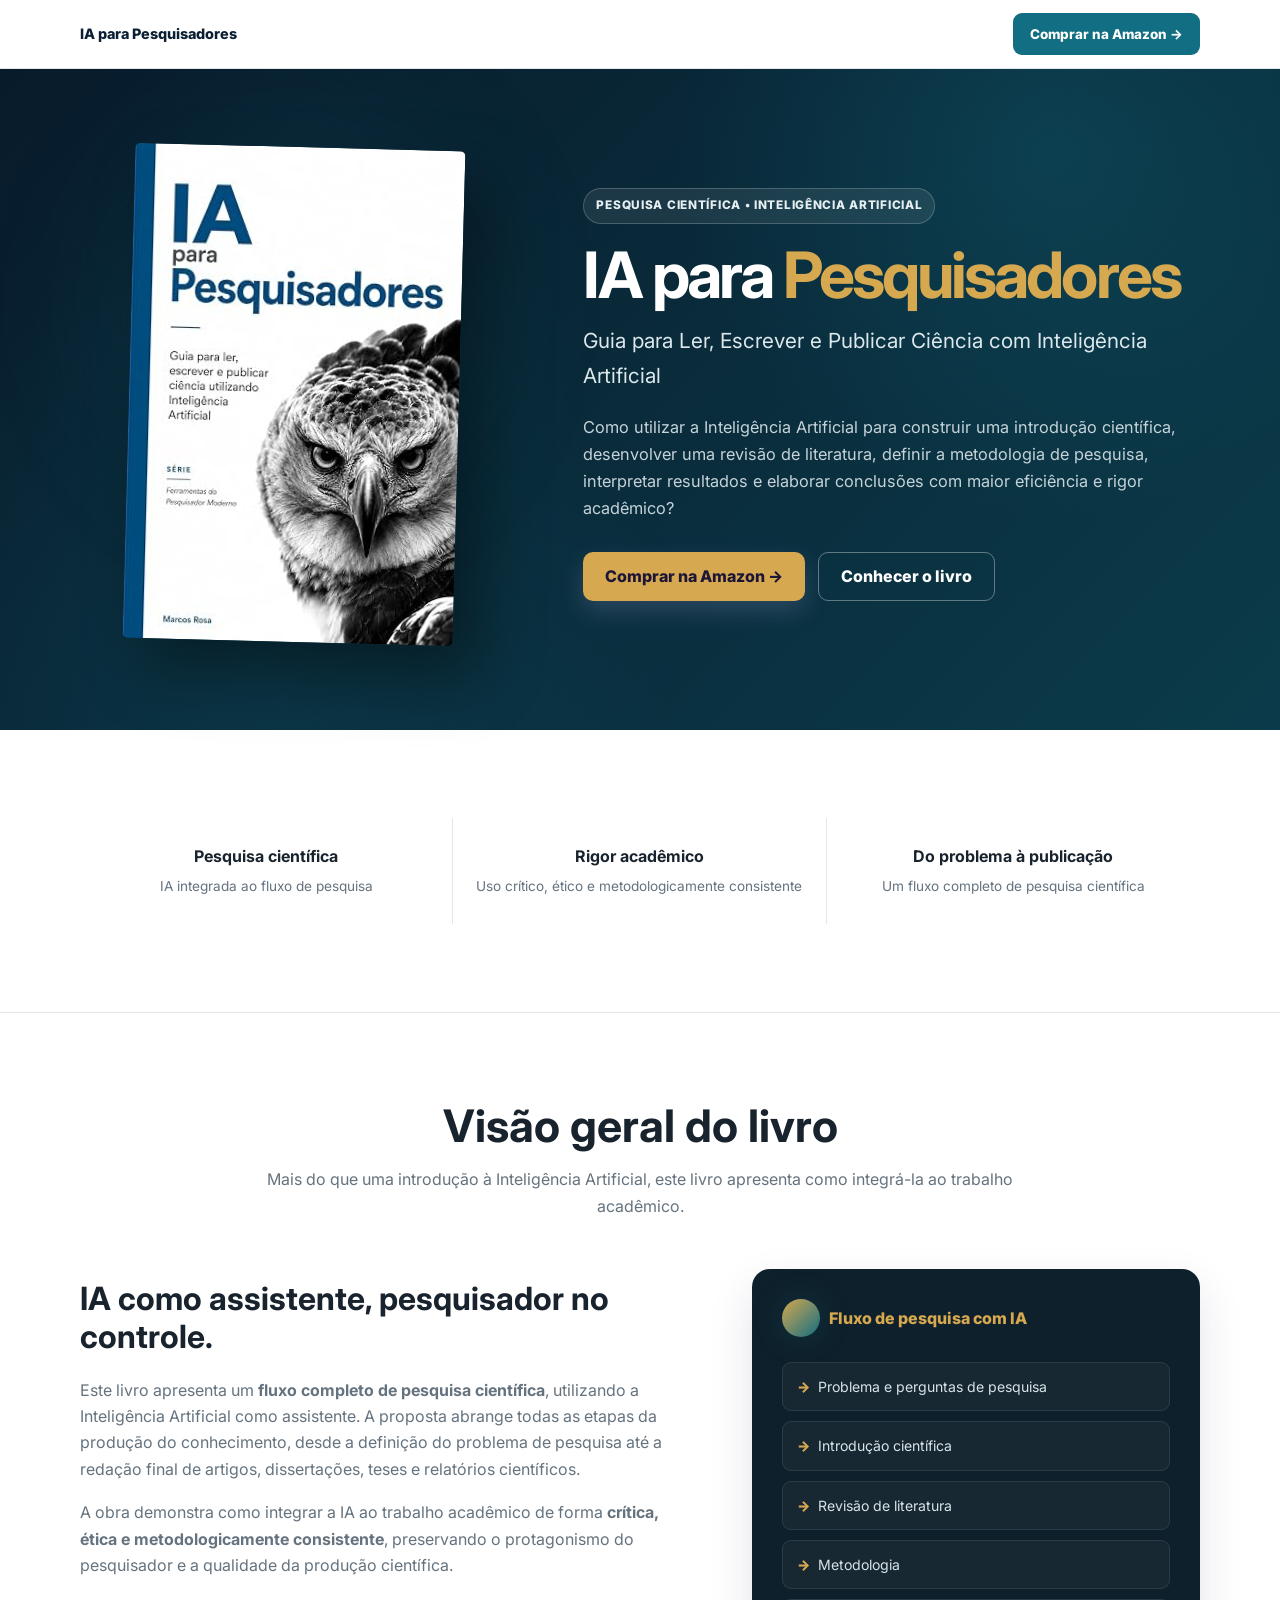
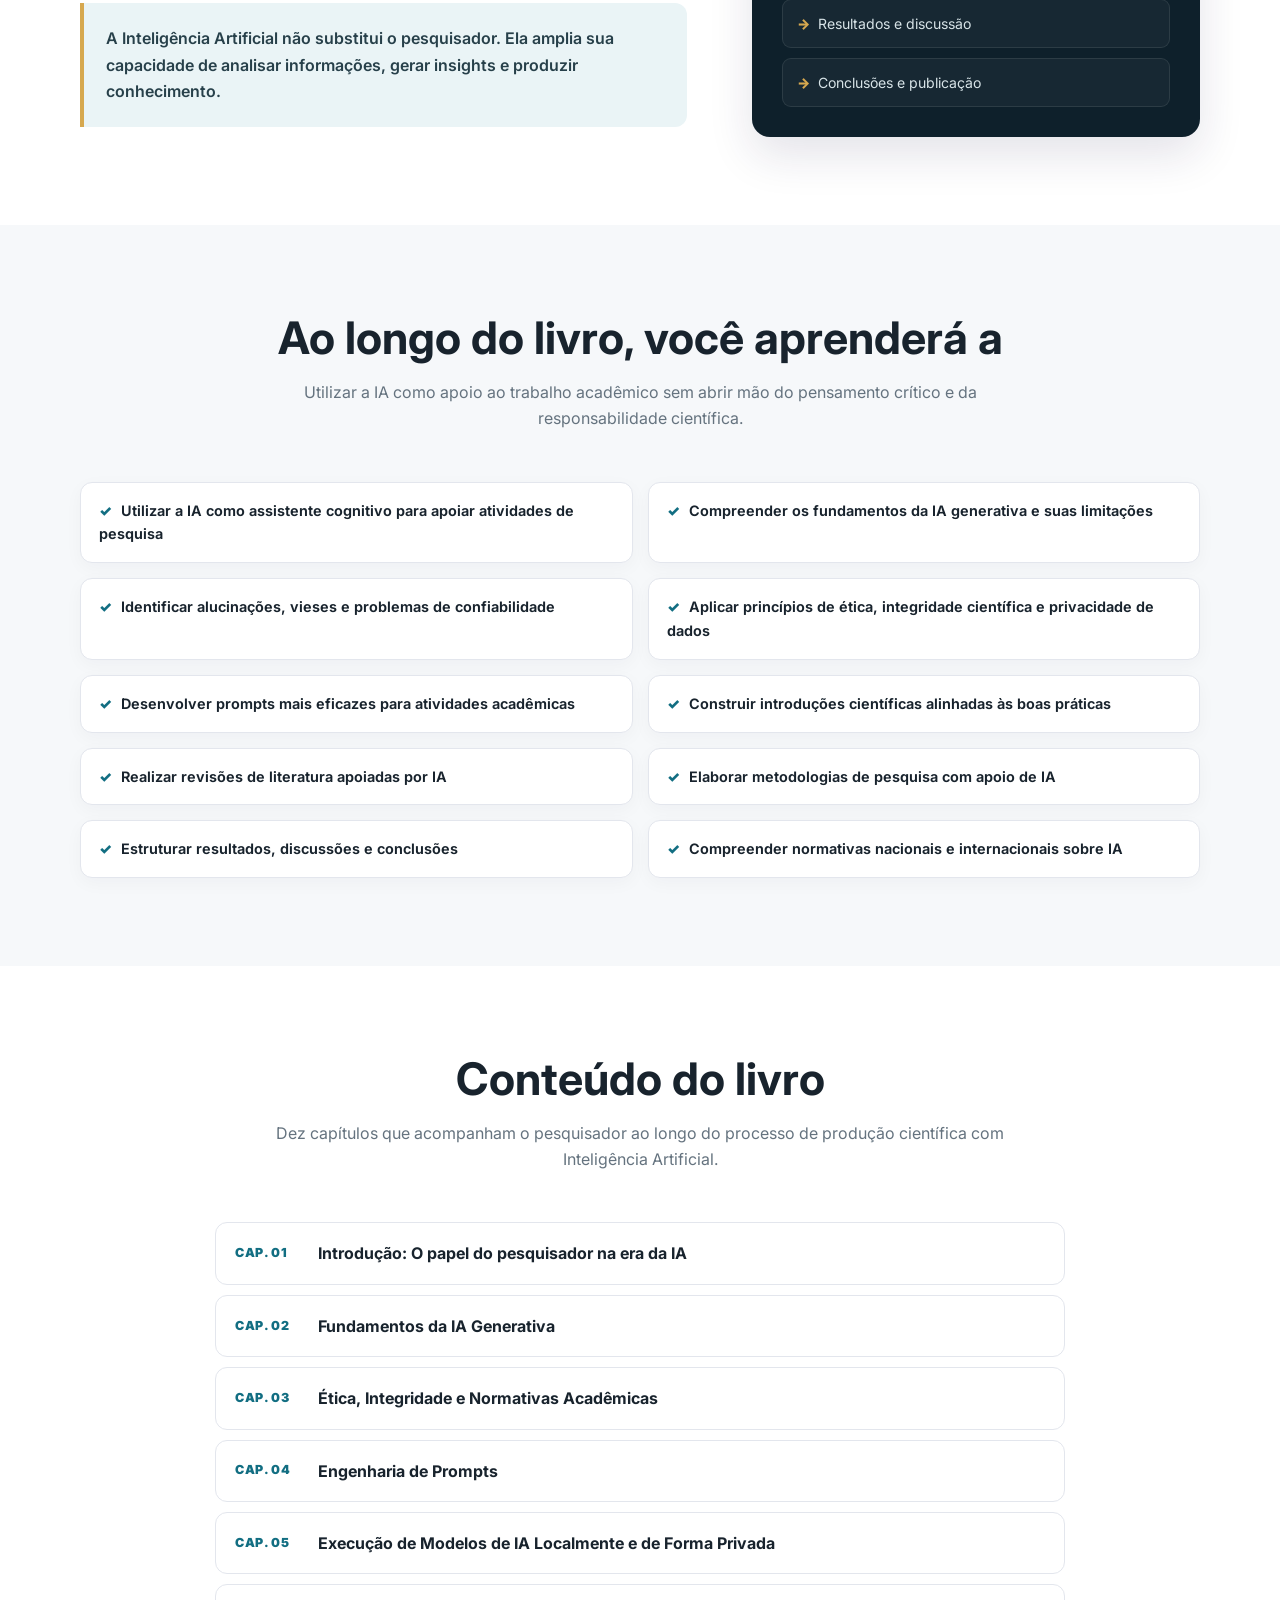
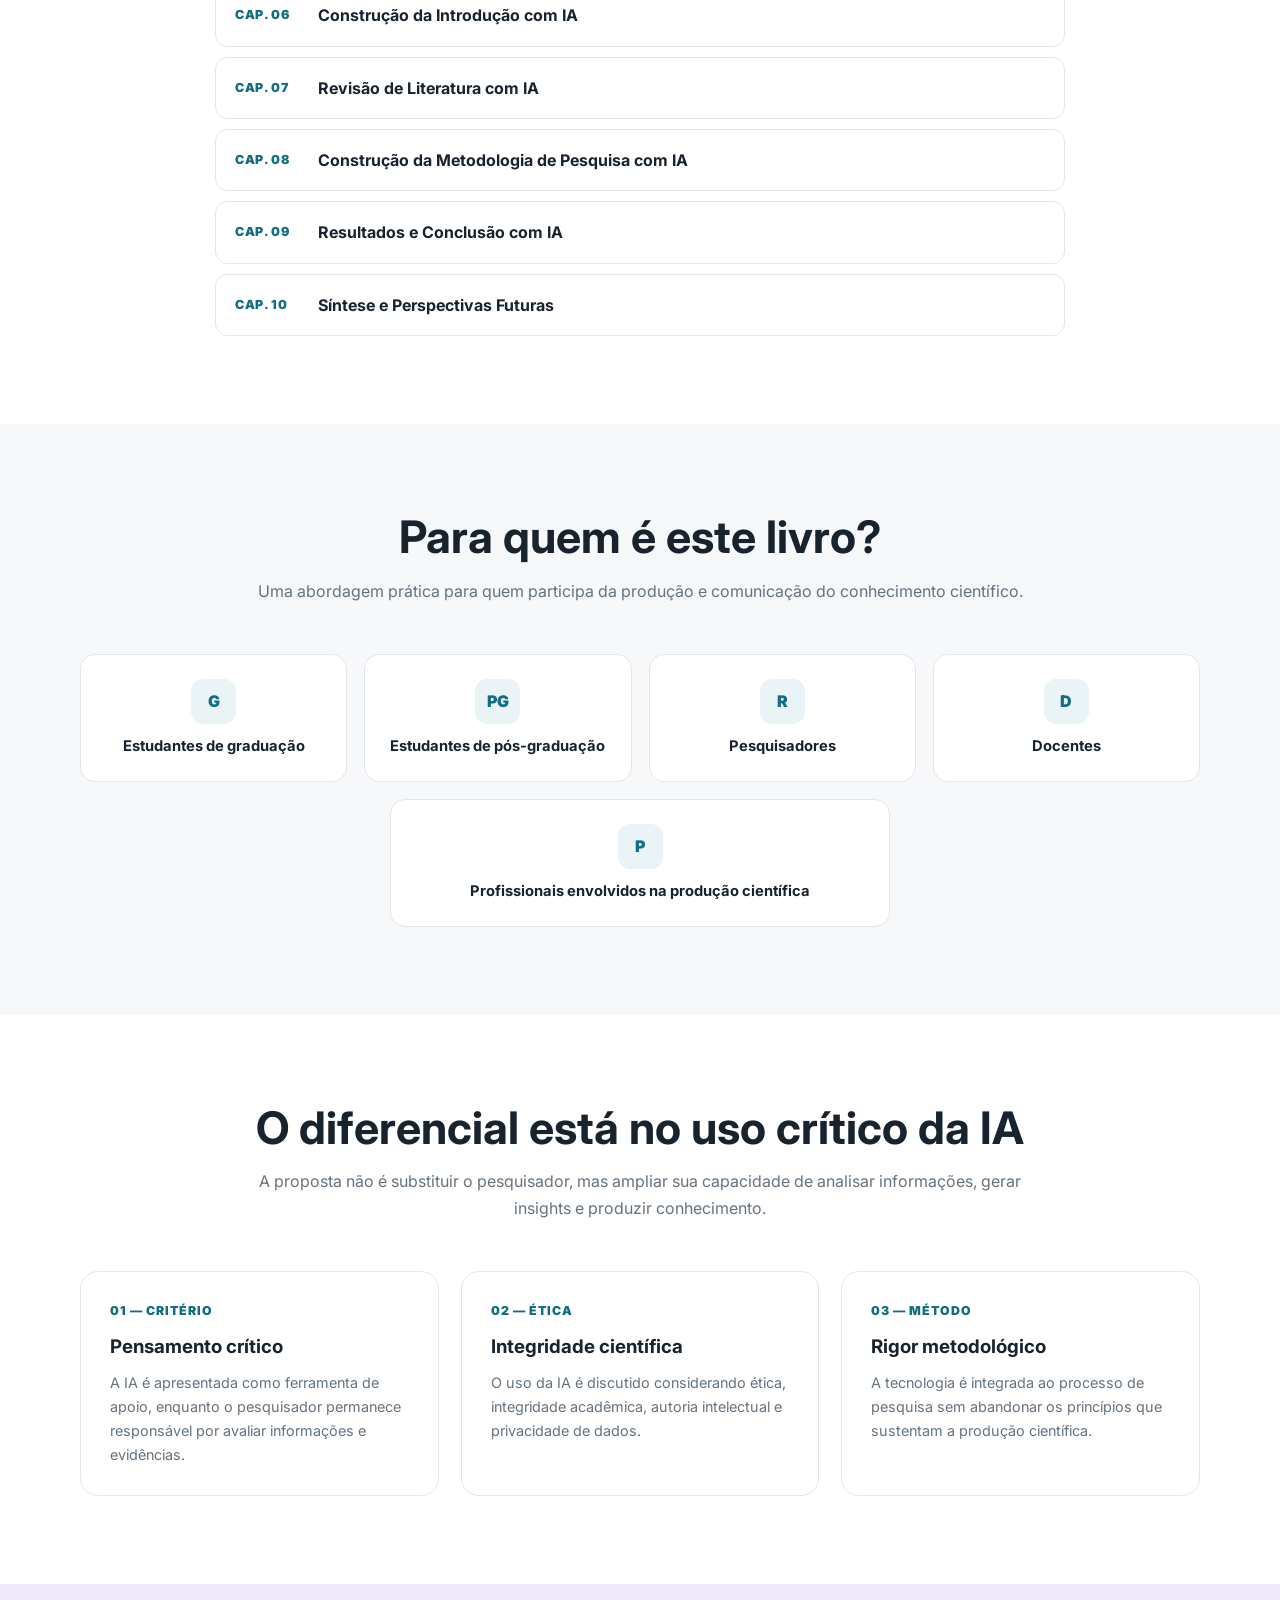
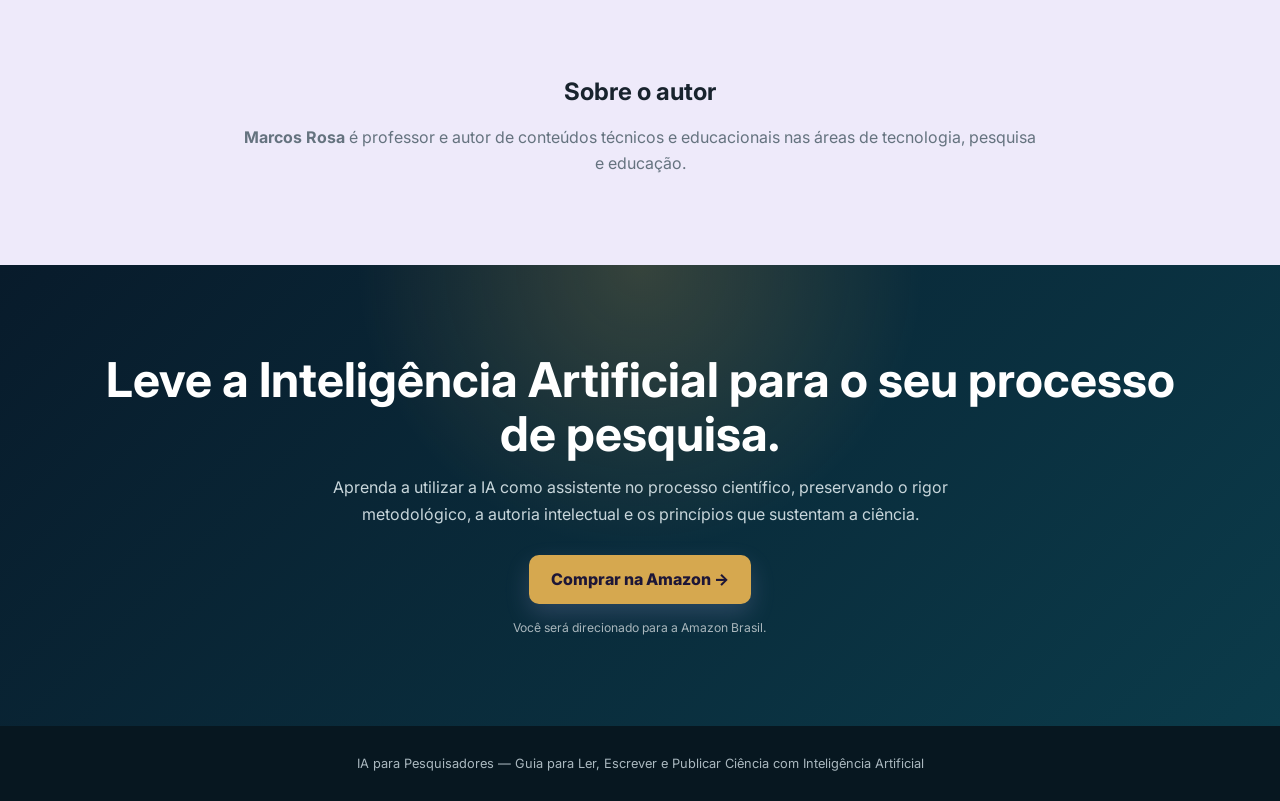
==== ia-para-pesquisadores.html @ 60bdfe7e "Rename ia-para-pesquisadores-academica.html to ia-para-pesquisadores.html" ====
<!DOCTYPE html>
<html lang="pt-BR">
<head>
  <meta charset="UTF-8">
  <meta name="viewport" content="width=device-width, initial-scale=1.0">

  <title>IA para Pesquisadores | Guia para Ler, Escrever e Publicar Ciência com Inteligência Artificial</title>
  <meta name="description" content="IA para Pesquisadores: guia para ler, escrever e publicar ciência com Inteligência Artificial. Aprenda a integrar IA à pesquisa científica com rigor, ética e metodologia.">
  <meta name="robots" content="index, follow">
  <meta name="author" content="Marcos Rosa">

  <link rel="canonical" href="https://emarcosrosa.github.io/ia-para-pesquisadores.html">

  <meta property="og:type" content="book">
  <meta property="og:title" content="IA para Pesquisadores | Guia para Ler, Escrever e Publicar Ciência com Inteligência Artificial">
  <meta property="og:description" content="Um fluxo completo de pesquisa científica utilizando a Inteligência Artificial como assistente.">

  <link rel="preconnect" href="https://fonts.googleapis.com">
  <link rel="preconnect" href="https://fonts.gstatic.com" crossorigin>
  <link href="https://fonts.googleapis.com/css2?family=Inter:wght@400;500;600;700;800&display=swap" rel="stylesheet">

  <!-- Google Analytics -->
  <script async src="https://www.googletagmanager.com/gtag/js?id=G-JT2KFQZ5NT"></script>
  <script>
    window.dataLayer = window.dataLayer || [];
    function gtag(){dataLayer.push(arguments);}
    gtag('js', new Date());

    gtag('config', 'G-JT2KFQZ5NT');
  </script>

  <style>
    :root {
      --primary: #126E82;
      --primary-dark: #0B1F33;
      --primary-light: #EAF4F6;
      --accent: #D6A84F;
      --dark: #18232D;
      --text: #18232D;
      --muted: #65737F;
      --bg: #F6F8FA;
      --white: #fff;
      --border: #e3e6ed;
      --gold: #D6A84F;
      --green: #177245;
      --shadow: 0 18px 45px rgba(31, 22, 72, .12);
      --radius: 18px;
    }

    * { box-sizing: border-box; margin: 0; padding: 0; }

    html { scroll-behavior: smooth; }

    body {
      font-family: Inter, Arial, sans-serif;
      color: var(--text);
      background: var(--bg);
      line-height: 1.65;
    }

    a { text-decoration: none; color: inherit; }

    .container {
      width: min(1120px, 92%);
      margin: 0 auto;
    }

    header {
      background: rgba(255,255,255,.96);
      border-bottom: 1px solid var(--border);
      position: sticky;
      top: 0;
      z-index: 100;
      backdrop-filter: blur(10px);
    }

    .header-inner {
      min-height: 68px;
      display: flex;
      align-items: center;
      justify-content: space-between;
      gap: 24px;
    }

    .book-title-header {
      font-size: .9rem;
      font-weight: 800;
      color: var(--primary-dark);
    }

    .header-button {
      background: var(--primary);
      color: white;
      padding: 10px 17px;
      border-radius: 9px;
      font-size: .84rem;
      font-weight: 800;
    }

    .hero {
      color: white;
      background:
        radial-gradient(circle at 82% 12%, rgba(18,110,130,.28), transparent 31%),
        radial-gradient(circle at 20% 90%, rgba(18,110,130,.18), transparent 35%),
        linear-gradient(135deg, #081B2B, #0B3B4A);
      padding: 78px 0 88px;
    }

    .hero-grid {
      display: grid;
      grid-template-columns: .82fr 1.18fr;
      align-items: center;
      gap: 75px;
    }

    .cover-area {
      display: flex;
      justify-content: center;
      position: relative;
    }

    .cover-glow {
      position: absolute;
      width: 320px;
      height: 320px;
      border-radius: 50%;
      background: rgba(18,110,130,.28);
      filter: blur(70px);
    }

    .cover {
      position: relative;
      width: min(330px,82%);
      aspect-ratio: 2 / 3;
      object-fit: cover;
      border-radius: 5px;
      box-shadow: 25px 30px 65px rgba(0,0,0,.42);
      transform: rotate(1.5deg);
    }

    .cover-placeholder {
      position: relative;
      width: min(330px,82%);
      aspect-ratio: 2 / 3;
      padding: 30px;
      border-radius: 5px;
      background: linear-gradient(145deg, #126E82, #21173e);
      box-shadow: 25px 30px 65px rgba(0,0,0,.42);
      transform: rotate(1.5deg);
      display: none;
    }

    .cover-placeholder strong {
      display: block;
      font-size: 2rem;
      line-height: 1.02;
    }

    .cover-placeholder small {
      position: absolute;
      left: 30px;
      right: 30px;
      bottom: 30px;
      color: #e7e0ff;
      line-height: 1.45;
    }

    .eyebrow {
      display: inline-block;
      margin-bottom: 18px;
      padding: 7px 12px;
      border: 1px solid rgba(255,255,255,.2);
      border-radius: 50px;
      background: rgba(255,255,255,.08);
      color: #E6F0F2;
      font-size: .74rem;
      font-weight: 800;
      letter-spacing: .06em;
      text-transform: uppercase;
    }

    h1 {
      font-size: clamp(2.5rem, 5vw, 4.55rem);
      line-height: 1.02;
      letter-spacing: -.045em;
      margin-bottom: 17px;
    }

    h1 span { color: #D6A84F; }

    .hero-subtitle {
      font-size: 1.3rem;
      color: #DCE8EC;
      margin-bottom: 21px;
    }

    .hero-text {
      max-width: 650px;
      color: #C5D3D9;
      font-size: 1.02rem;
      margin-bottom: 30px;
    }

    .buttons {
      display: flex;
      flex-wrap: wrap;
      gap: 13px;
    }

    .btn {
      min-height: 49px;
      padding: 0 22px;
      display: inline-flex;
      align-items: center;
      justify-content: center;
      border-radius: 10px;
      font-weight: 800;
      transition: .2s;
    }

    .btn:hover { transform: translateY(-2px); }

    .btn-primary {
      background: #D6A84F;
      color: #1d1637;
      box-shadow: 0 10px 25px rgba(196,181,253,.18);
    }

    .btn-secondary {
      color: white;
      border: 1px solid rgba(255,255,255,.35);
    }

    .quick-info {
      background: white;
      border-bottom: 1px solid var(--border);
    }

    .quick-grid {
      display: grid;
      grid-template-columns: repeat(3,1fr);
    }

    .quick-item {
      padding: 25px 20px;
      text-align: center;
      border-right: 1px solid var(--border);
    }

    .quick-item:last-child { border-right: 0; }

    .quick-item strong {
      display: block;
      margin-bottom: 3px;
    }

    .quick-item span {
      color: var(--muted);
      font-size: .85rem;
    }

    section { padding: 88px 0; }

    .section-heading {
      max-width: 790px;
      margin: 0 auto 50px;
      text-align: center;
    }

    .section-heading h2 {
      font-size: clamp(2rem,4vw,2.8rem);
      line-height: 1.15;
      margin-bottom: 14px;
    }

    .section-heading p { color: var(--muted); }

    .overview { background: white; }

    .overview-grid {
      display: grid;
      grid-template-columns: 1.15fr .85fr;
      gap: 65px;
      align-items: center;
    }

    .overview-text h2 {
      font-size: 2rem;
      line-height: 1.2;
      margin-bottom: 20px;
    }

    .overview-text p {
      color: var(--muted);
      margin-bottom: 17px;
    }

    .highlight {
      margin-top: 25px;
      padding: 22px;
      border-left: 4px solid var(--accent);
      border-radius: 0 12px 12px 0;
      background: var(--primary-light);
      color: #27404A;
      font-weight: 600;
    }

    .ai-card {
      background: #0E202B;
      color: #D7E3E7;
      padding: 30px;
      border-radius: var(--radius);
      box-shadow: var(--shadow);
    }

    .ai-header {
      display: flex;
      align-items: center;
      gap: 9px;
      margin-bottom: 25px;
      color: #D6A84F;
      font-weight: 800;
    }

    .ai-orb {
      width: 38px;
      height: 38px;
      border-radius: 50%;
      background: linear-gradient(135deg,#D6A84F,#126E82);
      box-shadow: 0 0 30px rgba(18,110,130,.28);
    }

    .flow {
      display: grid;
      gap: 10px;
    }

    .flow-item {
      padding: 12px 14px;
      border: 1px solid rgba(255,255,255,.09);
      border-radius: 9px;
      background: rgba(255,255,255,.04);
      font-size: .88rem;
    }

    .flow-item::before {
      content: "→";
      color: #D6A84F;
      margin-right: 8px;
      font-weight: 900;
    }

    .learning {
      background: var(--bg);
    }

    .learning-grid {
      display: grid;
      grid-template-columns: repeat(2,1fr);
      gap: 15px;
    }

    .learning-item {
      background: white;
      border: 1px solid var(--border);
      border-radius: 12px;
      padding: 16px 18px;
      font-weight: 650;
      font-size: .9rem;
      box-shadow: 0 5px 18px rgba(20,20,50,.035);
    }

    .learning-item::before {
      content: "✓";
      color: var(--primary);
      font-weight: 900;
      margin-right: 9px;
    }

    .chapters {
      background: white;
    }

    .chapter-list {
      max-width: 850px;
      margin: auto;
      display: grid;
      gap: 10px;
    }

    .chapter {
      display: grid;
      grid-template-columns: 65px 1fr;
      align-items: center;
      gap: 18px;
      padding: 17px 19px;
      border: 1px solid var(--border);
      border-radius: 12px;
      background: #fff;
    }

    .chapter-number {
      color: var(--primary);
      font-size: .78rem;
      font-weight: 900;
      letter-spacing: .05em;
    }

    .chapter-title {
      font-weight: 700;
    }

    .audience {
      background: var(--bg);
    }

    .audience-grid {
      display: grid;
      grid-template-columns: repeat(4,1fr);
      gap: 17px;
    }

    .audience-card {
      background: white;
      border: 1px solid var(--border);
      border-radius: 15px;
      padding: 24px 18px;
      text-align: center;
    }

    .audience-icon {
      width: 45px;
      height: 45px;
      margin: 0 auto 13px;
      display: grid;
      place-items: center;
      border-radius: 12px;
      background: var(--primary-light);
      color: var(--primary);
      font-weight: 900;
    }

    .audience-card h3 {
      font-size: .92rem;
      line-height: 1.35;
    }

    .principles {
      background: white;
    }

    .principles-grid {
      display: grid;
      grid-template-columns: repeat(3,1fr);
      gap: 22px;
    }

    .principle {
      padding: 29px;
      border: 1px solid var(--border);
      border-radius: var(--radius);
      background: white;
    }

    .principle-number {
      color: var(--primary);
      font-size: .77rem;
      font-weight: 900;
      letter-spacing: .08em;
      margin-bottom: 11px;
    }

    .principle h3 { margin-bottom: 8px; }

    .principle p {
      color: var(--muted);
      font-size: .9rem;
    }

    .author {
      background: #eeeafa;
    }

    .author-box {
      max-width: 800px;
      margin: auto;
      text-align: center;
    }

    .author-box h2 { margin-bottom: 12px; }

    .author-box p { color: var(--muted); }

    .cta {
      color: white;
      text-align: center;
      background:
        radial-gradient(circle at 50% 0%, rgba(214,168,79,.22), transparent 36%),
        linear-gradient(135deg,#081B2B,#0B3B4A);
    }

    .cta h2 {
      font-size: clamp(2.1rem,4vw,3rem);
      line-height: 1.12;
      margin-bottom: 14px;
    }

    .cta p {
      max-width: 720px;
      margin: 0 auto 28px;
      color: #C8D6DB;
    }

    .cta-note {
      margin-top: 14px;
      color: #A9B6BC;
      font-size: .76rem;
    }

    footer {
      background: #071720;
      color: #AAB8BF;
      padding: 27px 0;
      text-align: center;
      font-size: .8rem;
    }

    @media (max-width: 900px) {
      .hero-grid,
      .overview-grid {
        grid-template-columns: 1fr;
        gap: 48px;
      }

      .hero-copy {
        text-align: center;
      }

      .hero-text {
        margin-left: auto;
        margin-right: auto;
      }

      .buttons {
        justify-content: center;
      }

      .audience-grid {
        grid-template-columns: repeat(2,1fr);
      }

      .principles-grid {
        grid-template-columns: 1fr;
      }
    }

    @media (max-width: 650px) {
      .header-button { display: none; }

      .hero {
        padding: 58px 0 68px;
      }

      .quick-grid,
      .learning-grid,
      .audience-grid {
        grid-template-columns: 1fr;
      }

      .quick-item {
        border-right: 0;
        border-bottom: 1px solid var(--border);
      }

      .quick-item:last-child {
        border-bottom: 0;
      }

      .chapter {
        grid-template-columns: 1fr;
        gap: 4px;
      }
    }
  </style>
</head>

<body>

<header>
  <div class="container header-inner">
    <div class="book-title-header">
      IA para Pesquisadores
    </div>

    <a
      class="header-button amazon-link"
      data-position="header"
      href="https://www.amazon.com.br/para-Pesquisadores-Intelig%C3%AAncia-Ferramentas-Pesquisador-ebook/dp/B0H4RBWZ6D/"
      target="_blank"
      rel="noopener noreferrer sponsored">
      Comprar na Amazon →
    </a>
  </div>
</header>

<main>

  <!-- HERO -->
  <section class="hero">
    <div class="container hero-grid">

      <div class="cover-area">
        <div class="cover-glow"></div>

        <!-- Coloque a capa como capa.jpg na mesma pasta deste HTML -->
        <img
          class="cover"
          src="capa-ia-pesquisadores.jpg"
          alt="Capa do livro IA para Pesquisadores — Guia para Ler, Escrever e Publicar Ciência com Inteligência Artificial"
          onerror="
            this.style.display='none';
            document.querySelector('.cover-placeholder').style.display='block';
          "
        >

        <div class="cover-placeholder">
          <strong>IA PARA<br>PESQUISADORES</strong>
          <small>
            Guia para Ler, Escrever e Publicar Ciência com Inteligência Artificial<br><br>
            Marcos Rosa
          </small>
        </div>
      </div>

      <div class="hero-copy">

        <span class="eyebrow">Pesquisa científica • Inteligência Artificial</span>

        <h1>
          IA para <span>Pesquisadores</span>
        </h1>

        <div class="hero-subtitle">
          Guia para Ler, Escrever e Publicar Ciência com Inteligência Artificial
        </div>

        <p class="hero-text">
          Como utilizar a Inteligência Artificial para construir uma introdução
          científica, desenvolver uma revisão de literatura, definir a metodologia
          de pesquisa, interpretar resultados e elaborar conclusões com maior
          eficiência e rigor acadêmico?
        </p>

        <div class="buttons">
          <a
            class="btn btn-primary amazon-link"
            data-position="hero"
            href="https://www.amazon.com.br/para-Pesquisadores-Intelig%C3%AAncia-Ferramentas-Pesquisador-ebook/dp/B0H4RBWZ6D/"
            target="_blank"
            rel="noopener noreferrer sponsored">
            Comprar na Amazon →
          </a>

          <a class="btn btn-secondary" href="#visao-geral">
            Conhecer o livro
          </a>
        </div>

      </div>
    </div>
  </section>

  <!-- QUICK INFO -->
  <section class="quick-info">
    <div class="container quick-grid">

      <div class="quick-item">
        <strong>Pesquisa científica</strong>
        <span>IA integrada ao fluxo de pesquisa</span>
      </div>

      <div class="quick-item">
        <strong>Rigor acadêmico</strong>
        <span>Uso crítico, ético e metodologicamente consistente</span>
      </div>

      <div class="quick-item">
        <strong>Do problema à publicação</strong>
        <span>Um fluxo completo de pesquisa científica</span>
      </div>

    </div>
  </section>

  <!-- VISÃO GERAL -->
  <section class="overview" id="visao-geral">
    <div class="container">

      <div class="section-heading">
        <h2>Visão geral do livro</h2>
        <p>
          Mais do que uma introdução à Inteligência Artificial,
          este livro apresenta como integrá-la ao trabalho acadêmico.
        </p>
      </div>

      <div class="overview-grid">

        <div class="overview-text">

          <h2>IA como assistente, pesquisador no controle.</h2>

          <p>
            Este livro apresenta um <strong>fluxo completo de pesquisa científica</strong>,
            utilizando a Inteligência Artificial como assistente. A proposta abrange
            todas as etapas da produção do conhecimento, desde a definição do problema
            de pesquisa até a redação final de artigos, dissertações, teses e relatórios
            científicos.
          </p>

          <p>
            A obra demonstra como integrar a IA ao trabalho acadêmico de forma
            <strong>crítica, ética e metodologicamente consistente</strong>, preservando
            o protagonismo do pesquisador e a qualidade da produção científica.
          </p>

          <div class="highlight">
            A Inteligência Artificial não substitui o pesquisador. Ela amplia sua
            capacidade de analisar informações, gerar insights e produzir conhecimento.
          </div>

        </div>

        <div class="ai-card">

          <div class="ai-header">
            <div class="ai-orb"></div>
            Fluxo de pesquisa com IA
          </div>

          <div class="flow">
            <div class="flow-item">Problema e perguntas de pesquisa</div>
            <div class="flow-item">Introdução científica</div>
            <div class="flow-item">Revisão de literatura</div>
            <div class="flow-item">Metodologia</div>
            <div class="flow-item">Resultados e discussão</div>
            <div class="flow-item">Conclusões e publicação</div>
          </div>

        </div>

      </div>
    </div>
  </section>

  <!-- O QUE APRENDE -->
  <section class="learning">
    <div class="container">

      <div class="section-heading">
        <h2>Ao longo do livro, você aprenderá a</h2>
        <p>
          Utilizar a IA como apoio ao trabalho acadêmico sem abrir mão
          do pensamento crítico e da responsabilidade científica.
        </p>
      </div>

      <div class="learning-grid">

        <div class="learning-item">Utilizar a IA como assistente cognitivo para apoiar atividades de pesquisa</div>
        <div class="learning-item">Compreender os fundamentos da IA generativa e suas limitações</div>
        <div class="learning-item">Identificar alucinações, vieses e problemas de confiabilidade</div>
        <div class="learning-item">Aplicar princípios de ética, integridade científica e privacidade de dados</div>
        <div class="learning-item">Desenvolver prompts mais eficazes para atividades acadêmicas</div>
        <div class="learning-item">Construir introduções científicas alinhadas às boas práticas</div>
        <div class="learning-item">Realizar revisões de literatura apoiadas por IA</div>
        <div class="learning-item">Elaborar metodologias de pesquisa com apoio de IA</div>
        <div class="learning-item">Estruturar resultados, discussões e conclusões</div>
        <div class="learning-item">Compreender normativas nacionais e internacionais sobre IA</div>

      </div>
    </div>
  </section>

  <!-- CONTEÚDO -->
  <section class="chapters">
    <div class="container">

      <div class="section-heading">
        <h2>Conteúdo do livro</h2>
        <p>
          Dez capítulos que acompanham o pesquisador ao longo do processo
          de produção científica com Inteligência Artificial.
        </p>
      </div>

      <div class="chapter-list">

        <div class="chapter">
          <div class="chapter-number">CAP. 01</div>
          <div class="chapter-title">Introdução: O papel do pesquisador na era da IA</div>
        </div>

        <div class="chapter">
          <div class="chapter-number">CAP. 02</div>
          <div class="chapter-title">Fundamentos da IA Generativa</div>
        </div>

        <div class="chapter">
          <div class="chapter-number">CAP. 03</div>
          <div class="chapter-title">Ética, Integridade e Normativas Acadêmicas</div>
        </div>

        <div class="chapter">
          <div class="chapter-number">CAP. 04</div>
          <div class="chapter-title">Engenharia de Prompts</div>
        </div>

        <div class="chapter">
          <div class="chapter-number">CAP. 05</div>
          <div class="chapter-title">Execução de Modelos de IA Localmente e de Forma Privada</div>
        </div>

        <div class="chapter">
          <div class="chapter-number">CAP. 06</div>
          <div class="chapter-title">Construção da Introdução com IA</div>
        </div>

        <div class="chapter">
          <div class="chapter-number">CAP. 07</div>
          <div class="chapter-title">Revisão de Literatura com IA</div>
        </div>

        <div class="chapter">
          <div class="chapter-number">CAP. 08</div>
          <div class="chapter-title">Construção da Metodologia de Pesquisa com IA</div>
        </div>

        <div class="chapter">
          <div class="chapter-number">CAP. 09</div>
          <div class="chapter-title">Resultados e Conclusão com IA</div>
        </div>

        <div class="chapter">
          <div class="chapter-number">CAP. 10</div>
          <div class="chapter-title">Síntese e Perspectivas Futuras</div>
        </div>

      </div>
    </div>
  </section>

  <!-- PARA QUEM É -->
  <section class="audience">
    <div class="container">

      <div class="section-heading">
        <h2>Para quem é este livro?</h2>
        <p>
          Uma abordagem prática para quem participa da produção
          e comunicação do conhecimento científico.
        </p>
      </div>

      <div class="audience-grid">

        <article class="audience-card">
          <div class="audience-icon">G</div>
          <h3>Estudantes de graduação</h3>
        </article>

        <article class="audience-card">
          <div class="audience-icon">PG</div>
          <h3>Estudantes de pós-graduação</h3>
        </article>

        <article class="audience-card">
          <div class="audience-icon">R</div>
          <h3>Pesquisadores</h3>
        </article>

        <article class="audience-card">
          <div class="audience-icon">D</div>
          <h3>Docentes</h3>
        </article>

      </div>

      <div style="max-width: 500px; margin: 17px auto 0;">
        <article class="audience-card">
          <div class="audience-icon">P</div>
          <h3>Profissionais envolvidos na produção científica</h3>
        </article>
      </div>

    </div>
  </section>

  <!-- PRINCÍPIOS -->
  <section class="principles">
    <div class="container">

      <div class="section-heading">
        <h2>O diferencial está no uso crítico da IA</h2>
        <p>
          A proposta não é substituir o pesquisador, mas ampliar sua capacidade
          de analisar informações, gerar insights e produzir conhecimento.
        </p>
      </div>

      <div class="principles-grid">

        <article class="principle">
          <div class="principle-number">01 — CRITÉRIO</div>
          <h3>Pensamento crítico</h3>
          <p>
            A IA é apresentada como ferramenta de apoio, enquanto o pesquisador
            permanece responsável por avaliar informações e evidências.
          </p>
        </article>

        <article class="principle">
          <div class="principle-number">02 — ÉTICA</div>
          <h3>Integridade científica</h3>
          <p>
            O uso da IA é discutido considerando ética, integridade acadêmica,
            autoria intelectual e privacidade de dados.
          </p>
        </article>

        <article class="principle">
          <div class="principle-number">03 — MÉTODO</div>
          <h3>Rigor metodológico</h3>
          <p>
            A tecnologia é integrada ao processo de pesquisa sem abandonar
            os princípios que sustentam a produção científica.
          </p>
        </article>

      </div>
    </div>
  </section>

  <!-- AUTOR -->
  <section class="author">
    <div class="container author-box">
      <h2>Sobre o autor</h2>

      <p>
        <strong>Marcos Rosa</strong> é professor e autor de conteúdos
        técnicos e educacionais nas áreas de tecnologia, pesquisa e educação.
      </p>
    </div>
  </section>

  <!-- CTA -->
  <section class="cta" id="comprar">
    <div class="container">

      <h2>Leve a Inteligência Artificial para o seu processo de pesquisa.</h2>

      <p>
        Aprenda a utilizar a IA como assistente no processo científico,
        preservando o rigor metodológico, a autoria intelectual e os
        princípios que sustentam a ciência.
      </p>

      <a
        class="btn btn-primary amazon-link"
        data-position="final"
        href="https://www.amazon.com.br/para-Pesquisadores-Intelig%C3%AAncia-Ferramentas-Pesquisador-ebook/dp/B0H4RBWZ6D/"
        target="_blank"
        rel="noopener noreferrer sponsored">
        Comprar na Amazon →
      </a>

      <div class="cta-note">
        Você será direcionado para a Amazon Brasil.
      </div>

    </div>
  </section>

</main>

<footer>
  <div class="container">
    IA para Pesquisadores — Guia para Ler, Escrever e Publicar Ciência com Inteligência Artificial
  </div>
</footer>

<script>
  /*
   * Registra no Google Analytics os cliques que levam à Amazon.
   */
  document.querySelectorAll(".amazon-link").forEach(function(link) {
    link.addEventListener("click", function() {
      if (typeof gtag === "function") {
        gtag("event", "amazon_click", {
          book: "ia_para_pesquisadores",
          position: this.dataset.position,
          destination: "amazon"
        });
      }
    });
  });
</script>

</body>
</html>
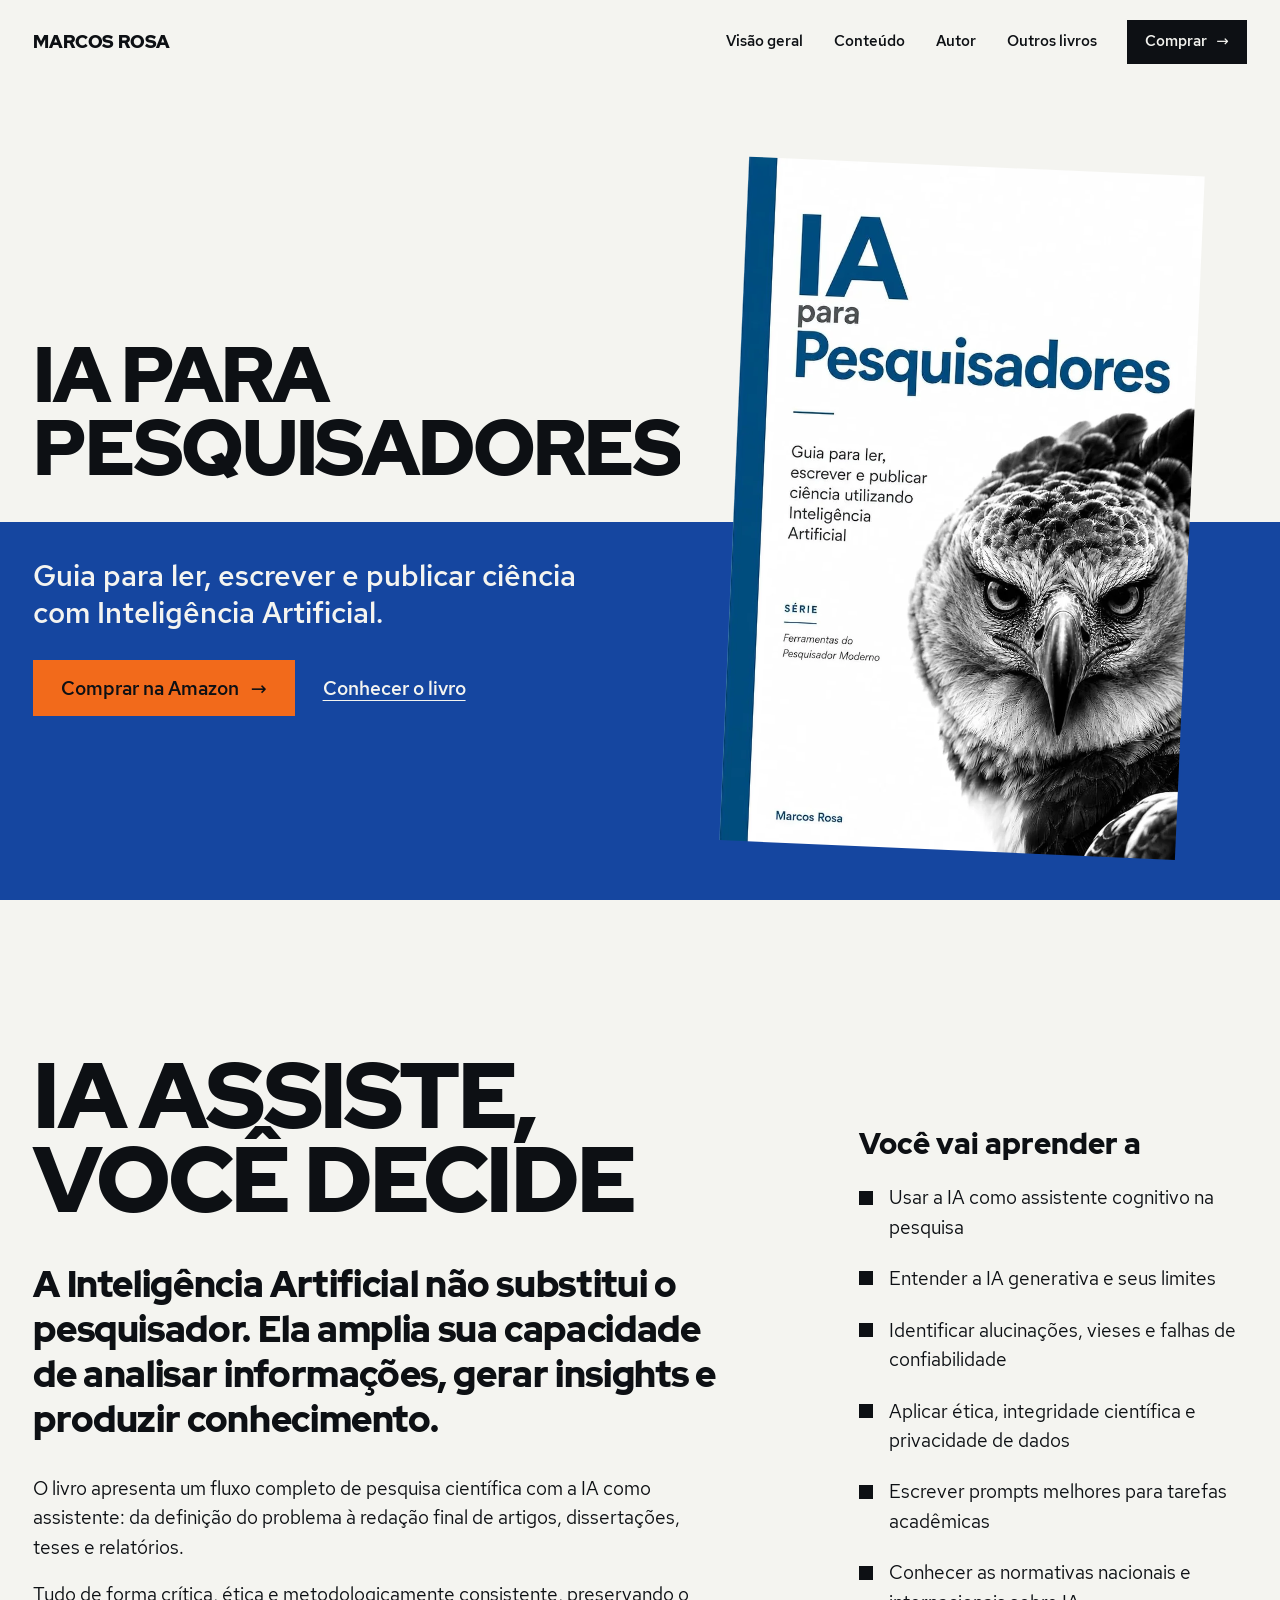
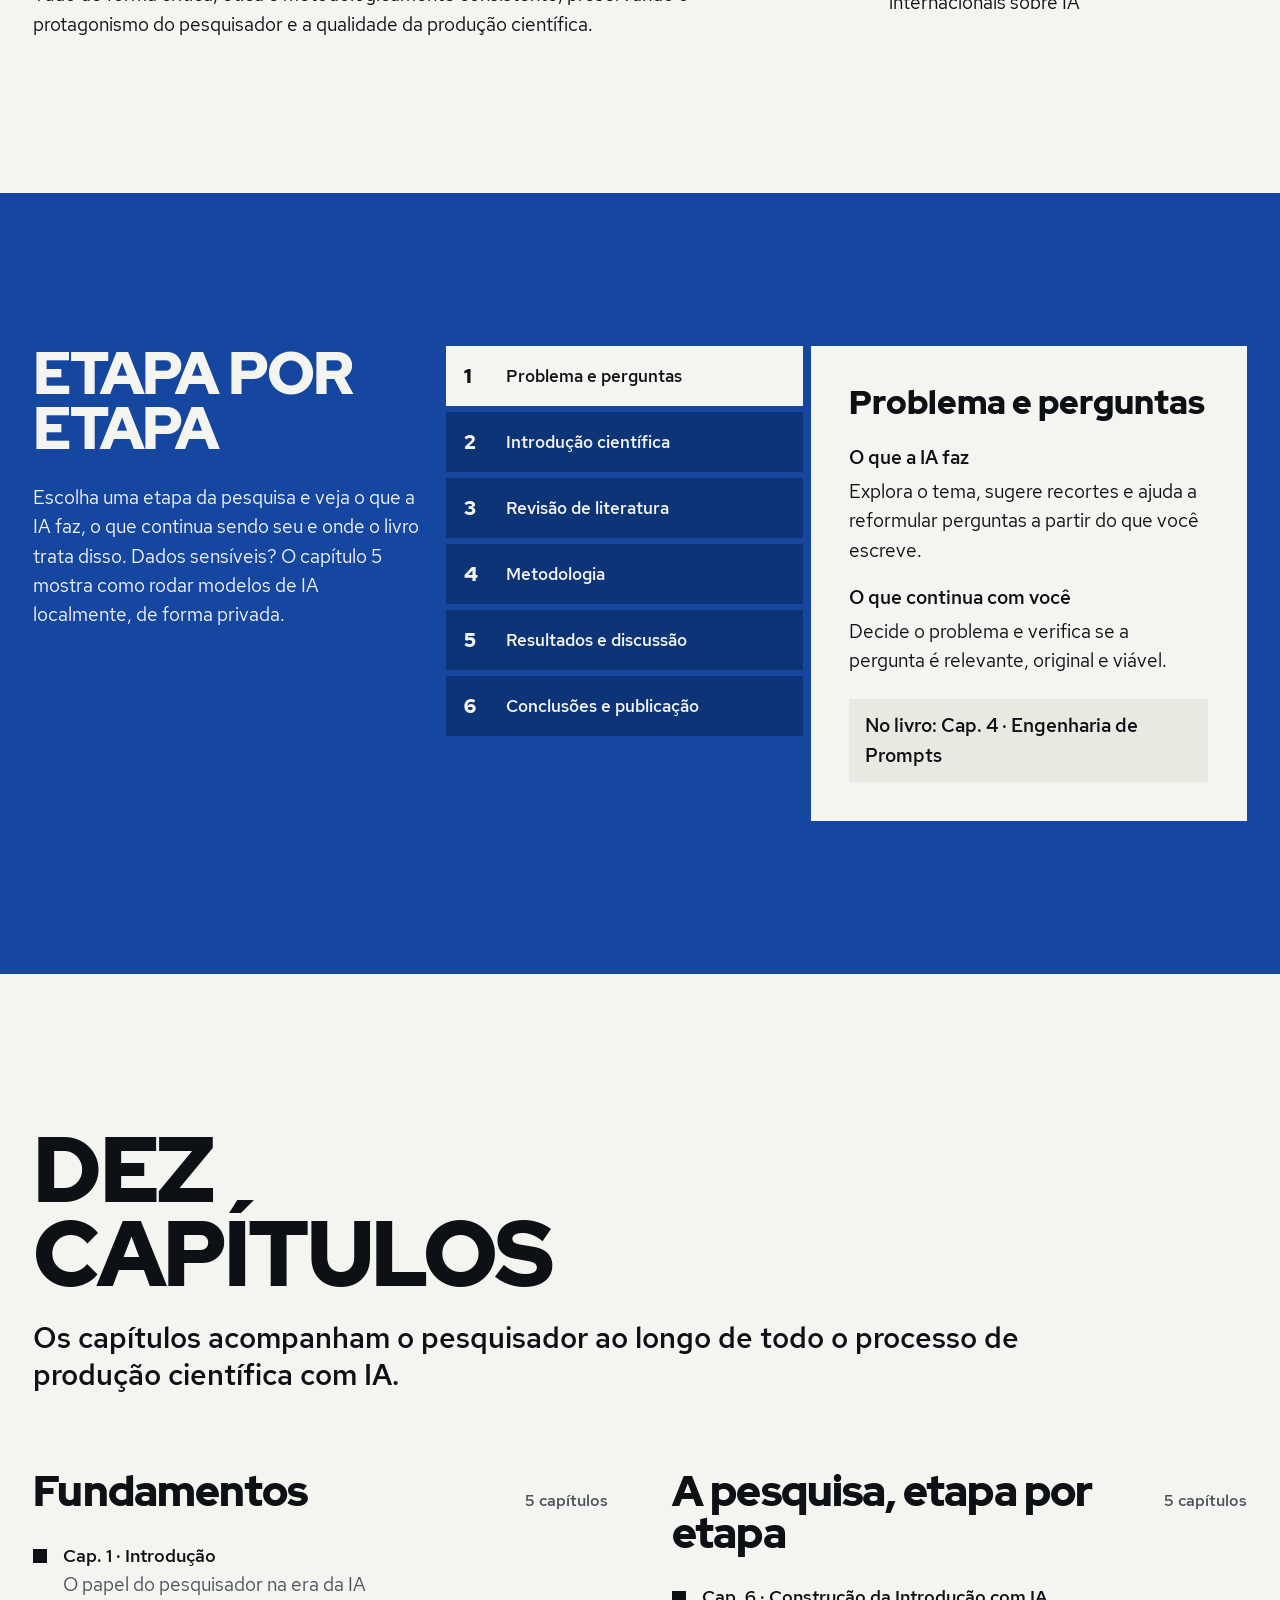
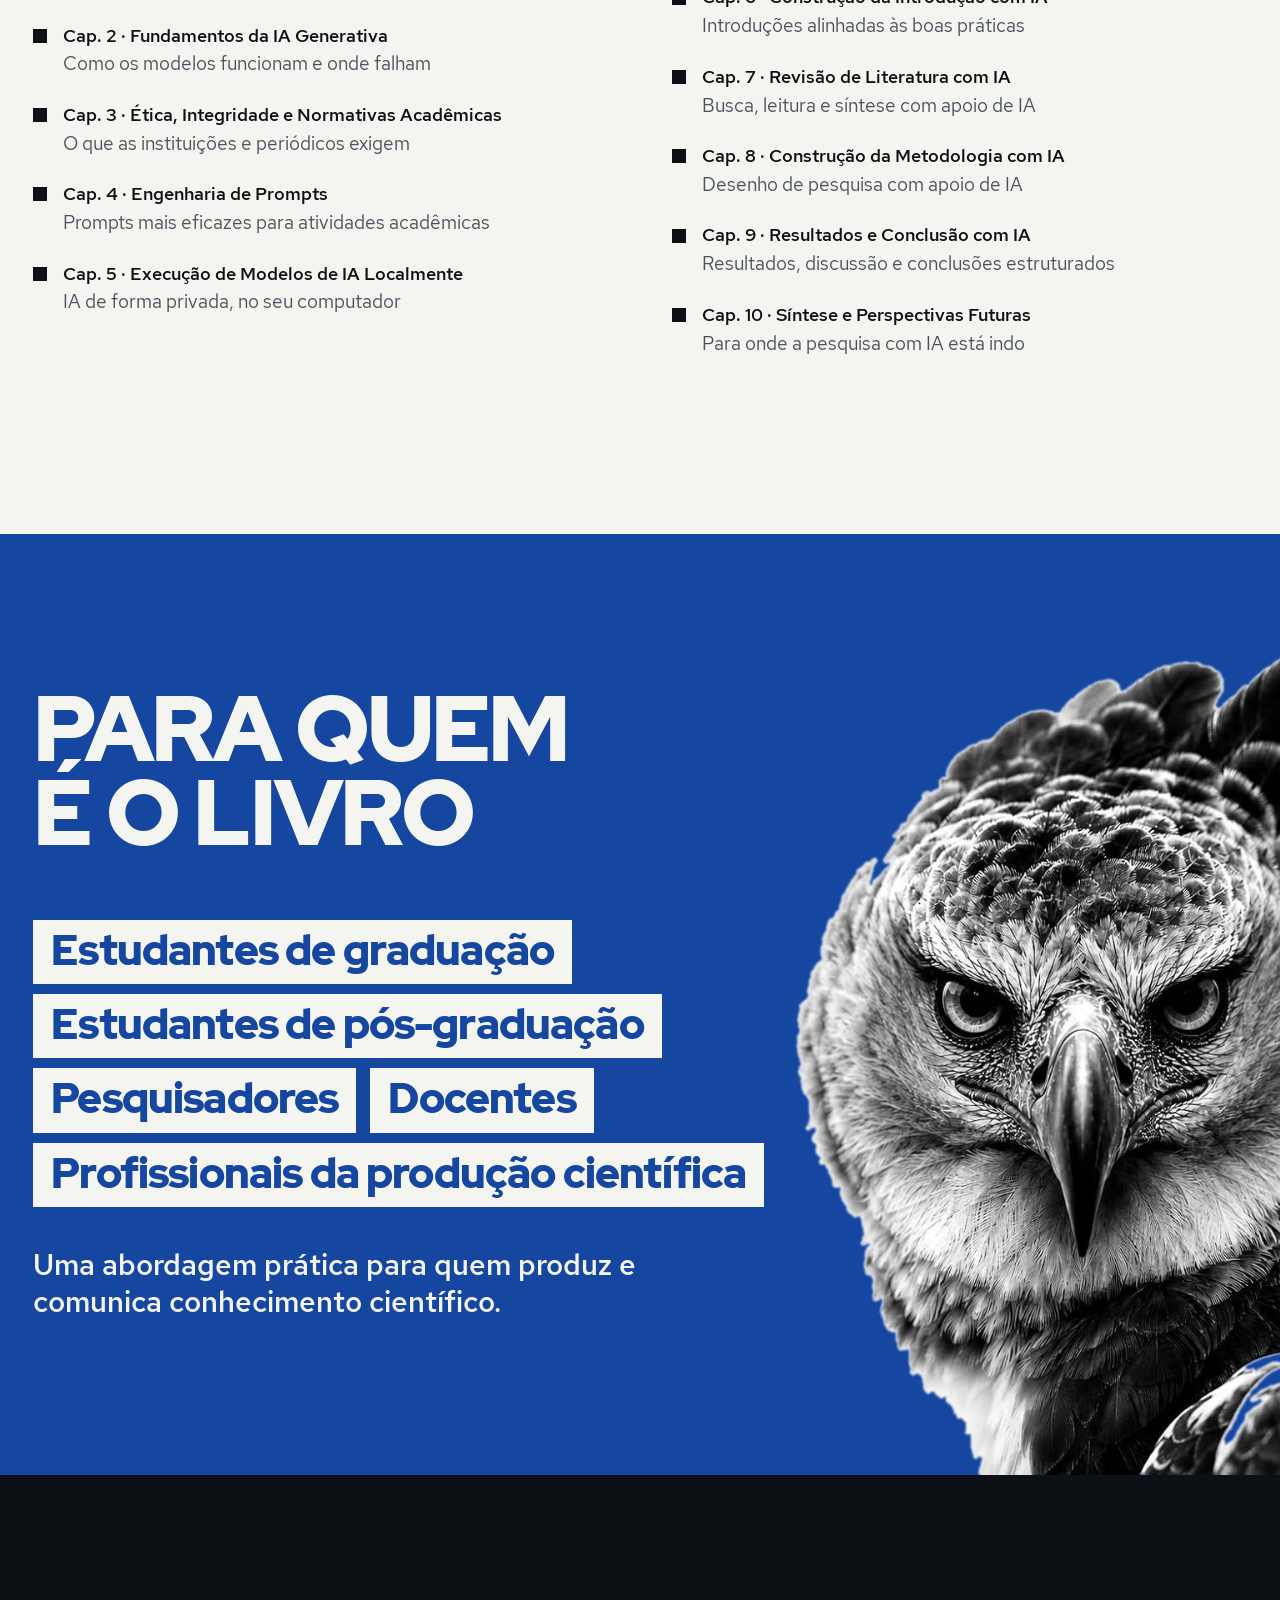
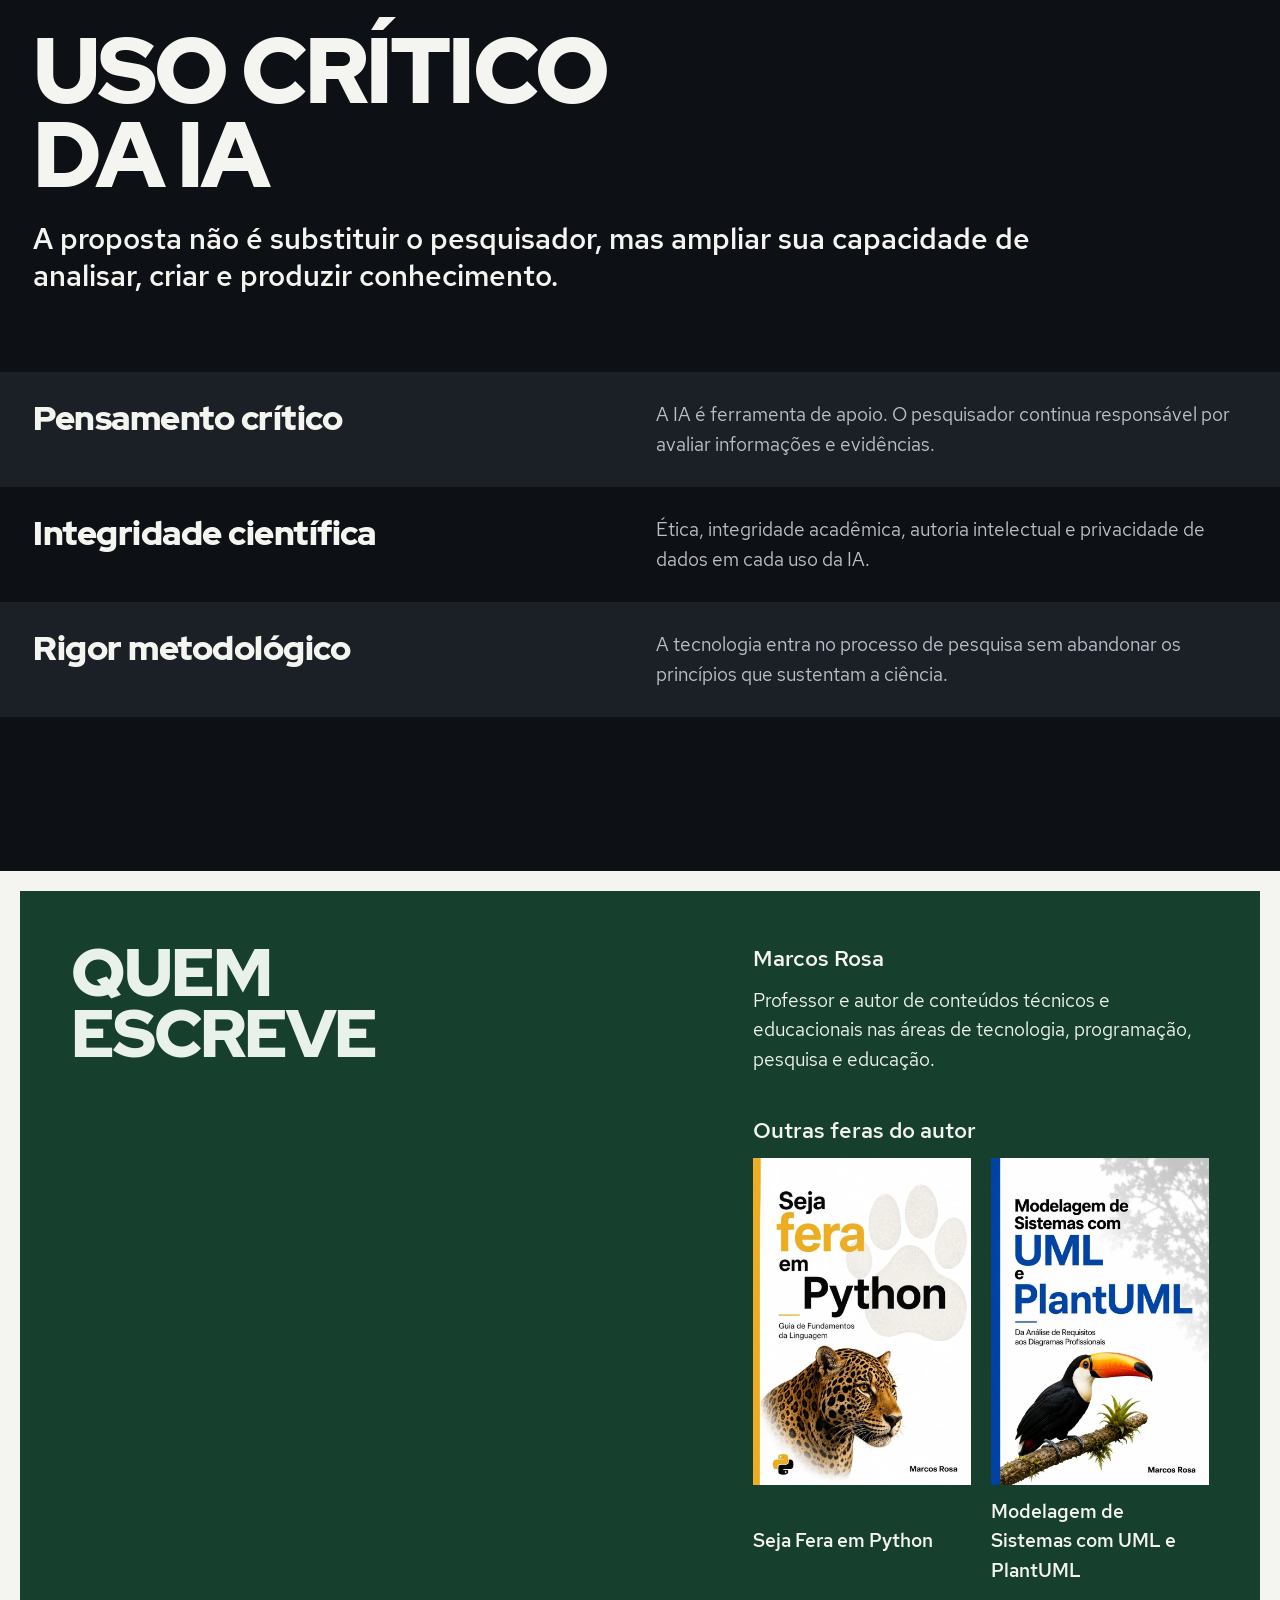
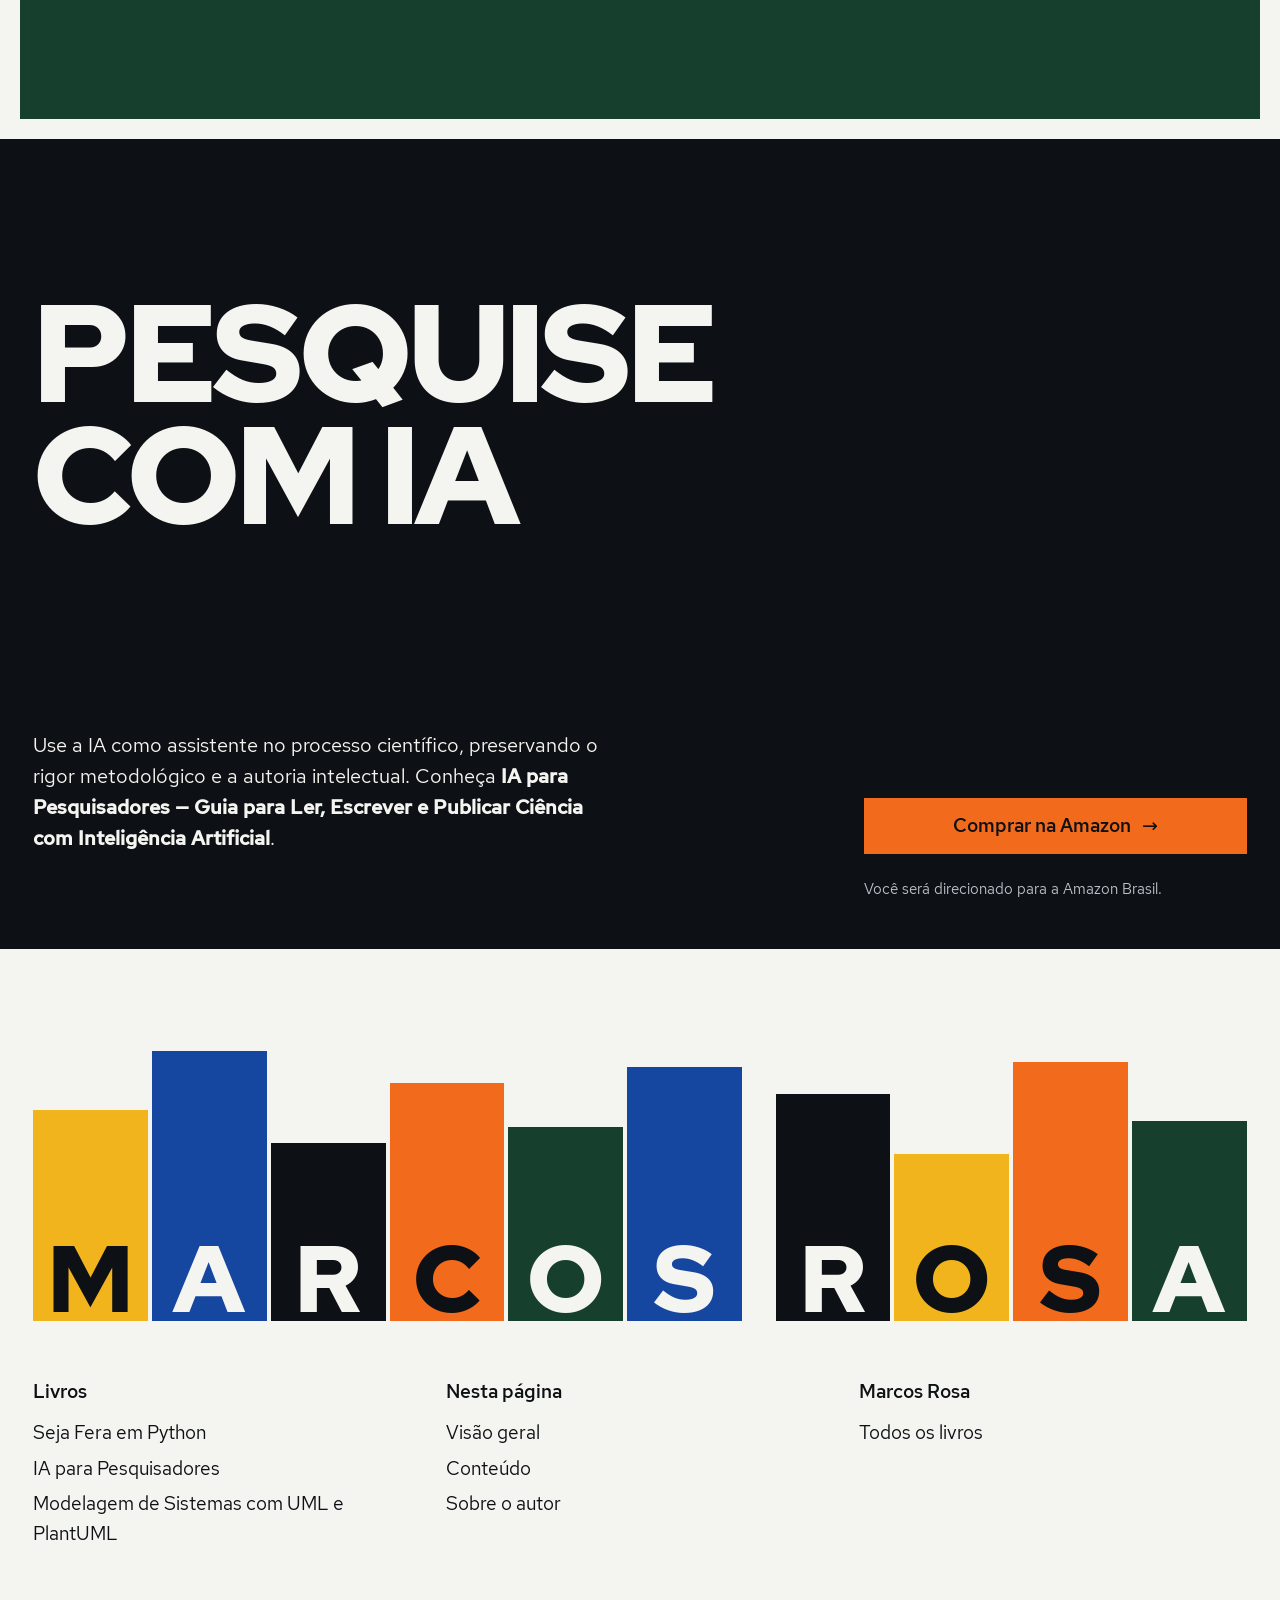
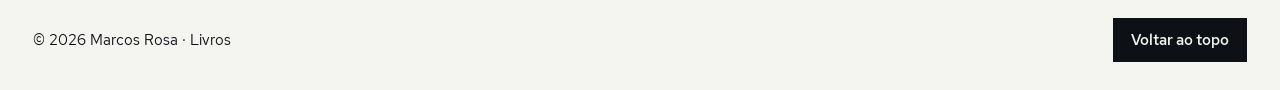
==== commit ca45cc8b: "Redesign do site: capítulos de cor com a fauna das capas - Nova página inicial com o seletor "Por on" ====
--- a/ia-para-pesquisadores.html
+++ b/ia-para-pesquisadores.html
@@ -3,21 +3,19 @@
 <head>
   <meta charset="UTF-8">
   <meta name="viewport" content="width=device-width, initial-scale=1.0">
-
   <title>IA para Pesquisadores | Guia para Ler, Escrever e Publicar Ciência com Inteligência Artificial</title>
   <meta name="description" content="IA para Pesquisadores: guia para ler, escrever e publicar ciência com Inteligência Artificial. Aprenda a integrar IA à pesquisa científica com rigor, ética e metodologia.">
   <meta name="robots" content="index, follow">
   <meta name="author" content="Marcos Rosa">
-
+  <meta name="theme-color" content="#f4f4f0">
   <link rel="canonical" href="https://emarcosrosa.github.io/ia-para-pesquisadores.html">
 
   <meta property="og:type" content="book">
-  <meta property="og:title" content="IA para Pesquisadores | Guia para Ler, Escrever e Publicar Ciência com Inteligência Artificial">
+  <meta property="og:url" content="https://emarcosrosa.github.io/ia-para-pesquisadores.html">
+  <meta property="og:title" content="IA para Pesquisadores">
   <meta property="og:description" content="Um fluxo completo de pesquisa científica utilizando a Inteligência Artificial como assistente.">
-
-  <link rel="preconnect" href="https://fonts.googleapis.com">
-  <link rel="preconnect" href="https://fonts.gstatic.com" crossorigin>
-  <link href="https://fonts.googleapis.com/css2?family=Inter:wght@400;500;600;700;800&display=swap" rel="stylesheet">
+  <meta property="og:image" content="https://emarcosrosa.github.io/capa-ia-pesquisadores.jpg">
+  <meta name="twitter:card" content="summary_large_image">
 
   <!-- Google Analytics -->
   <script async src="https://www.googletagmanager.com/gtag/js?id=G-JT2KFQZ5NT"></script>
@@ -25,986 +23,183 @@
     window.dataLayer = window.dataLayer || [];
     function gtag(){dataLayer.push(arguments);}
     gtag('js', new Date());
-
     gtag('config', 'G-JT2KFQZ5NT');
   </script>
-
-  <style>
-    :root {
-      --primary: #126E82;
-      --primary-dark: #0B1F33;
-      --primary-light: #EAF4F6;
-      --accent: #D6A84F;
-      --dark: #18232D;
-      --text: #18232D;
-      --muted: #65737F;
-      --bg: #F6F8FA;
-      --white: #fff;
-      --border: #e3e6ed;
-      --gold: #D6A84F;
-      --green: #177245;
-      --shadow: 0 18px 45px rgba(31, 22, 72, .12);
-      --radius: 18px;
-    }
-
-    * { box-sizing: border-box; margin: 0; padding: 0; }
-
-    html { scroll-behavior: smooth; }
-
-    body {
-      font-family: Inter, Arial, sans-serif;
-      color: var(--text);
-      background: var(--bg);
-      line-height: 1.65;
-    }
-
-    a { text-decoration: none; color: inherit; }
-
-    .container {
-      width: min(1120px, 92%);
-      margin: 0 auto;
-    }
-
-    header {
-      background: rgba(255,255,255,.96);
-      border-bottom: 1px solid var(--border);
-      position: sticky;
-      top: 0;
-      z-index: 100;
-      backdrop-filter: blur(10px);
-    }
-
-    .header-inner {
-      min-height: 68px;
-      display: flex;
-      align-items: center;
-      justify-content: space-between;
-      gap: 24px;
-    }
-
-    .book-title-header {
-      font-size: .9rem;
-      font-weight: 800;
-      color: var(--primary-dark);
-    }
-
-    .header-button {
-      background: var(--primary);
-      color: white;
-      padding: 10px 17px;
-      border-radius: 9px;
-      font-size: .84rem;
-      font-weight: 800;
-    }
-
-    .hero {
-      color: white;
-      background:
-        radial-gradient(circle at 82% 12%, rgba(18,110,130,.28), transparent 31%),
-        radial-gradient(circle at 20% 90%, rgba(18,110,130,.18), transparent 35%),
-        linear-gradient(135deg, #081B2B, #0B3B4A);
-      padding: 78px 0 88px;
-    }
-
-    .hero-grid {
-      display: grid;
-      grid-template-columns: .82fr 1.18fr;
-      align-items: center;
-      gap: 75px;
-    }
-
-    .cover-area {
-      display: flex;
-      justify-content: center;
-      position: relative;
-    }
-
-    .cover-glow {
-      position: absolute;
-      width: 320px;
-      height: 320px;
-      border-radius: 50%;
-      background: rgba(18,110,130,.28);
-      filter: blur(70px);
-    }
-
-    .cover {
-      position: relative;
-      width: min(330px,82%);
-      aspect-ratio: 2 / 3;
-      object-fit: cover;
-      border-radius: 5px;
-      box-shadow: 25px 30px 65px rgba(0,0,0,.42);
-      transform: rotate(1.5deg);
-    }
-
-    .cover-placeholder {
-      position: relative;
-      width: min(330px,82%);
-      aspect-ratio: 2 / 3;
-      padding: 30px;
-      border-radius: 5px;
-      background: linear-gradient(145deg, #126E82, #21173e);
-      box-shadow: 25px 30px 65px rgba(0,0,0,.42);
-      transform: rotate(1.5deg);
-      display: none;
-    }
-
-    .cover-placeholder strong {
-      display: block;
-      font-size: 2rem;
-      line-height: 1.02;
-    }
-
-    .cover-placeholder small {
-      position: absolute;
-      left: 30px;
-      right: 30px;
-      bottom: 30px;
-      color: #e7e0ff;
-      line-height: 1.45;
-    }
-
-    .eyebrow {
-      display: inline-block;
-      margin-bottom: 18px;
-      padding: 7px 12px;
-      border: 1px solid rgba(255,255,255,.2);
-      border-radius: 50px;
-      background: rgba(255,255,255,.08);
-      color: #E6F0F2;
-      font-size: .74rem;
-      font-weight: 800;
-      letter-spacing: .06em;
-      text-transform: uppercase;
-    }
-
-    h1 {
-      font-size: clamp(2.5rem, 5vw, 4.55rem);
-      line-height: 1.02;
-      letter-spacing: -.045em;
-      margin-bottom: 17px;
-    }
-
-    h1 span { color: #D6A84F; }
-
-    .hero-subtitle {
-      font-size: 1.3rem;
-      color: #DCE8EC;
-      margin-bottom: 21px;
-    }
-
-    .hero-text {
-      max-width: 650px;
-      color: #C5D3D9;
-      font-size: 1.02rem;
-      margin-bottom: 30px;
-    }
-
-    .buttons {
-      display: flex;
-      flex-wrap: wrap;
-      gap: 13px;
-    }
-
-    .btn {
-      min-height: 49px;
-      padding: 0 22px;
-      display: inline-flex;
-      align-items: center;
-      justify-content: center;
-      border-radius: 10px;
-      font-weight: 800;
-      transition: .2s;
-    }
-
-    .btn:hover { transform: translateY(-2px); }
-
-    .btn-primary {
-      background: #D6A84F;
-      color: #1d1637;
-      box-shadow: 0 10px 25px rgba(196,181,253,.18);
-    }
-
-    .btn-secondary {
-      color: white;
-      border: 1px solid rgba(255,255,255,.35);
-    }
-
-    .quick-info {
-      background: white;
-      border-bottom: 1px solid var(--border);
-    }
-
-    .quick-grid {
-      display: grid;
-      grid-template-columns: repeat(3,1fr);
-    }
-
-    .quick-item {
-      padding: 25px 20px;
-      text-align: center;
-      border-right: 1px solid var(--border);
-    }
-
-    .quick-item:last-child { border-right: 0; }
-
-    .quick-item strong {
-      display: block;
-      margin-bottom: 3px;
-    }
-
-    .quick-item span {
-      color: var(--muted);
-      font-size: .85rem;
-    }
-
-    section { padding: 88px 0; }
-
-    .section-heading {
-      max-width: 790px;
-      margin: 0 auto 50px;
-      text-align: center;
-    }
-
-    .section-heading h2 {
-      font-size: clamp(2rem,4vw,2.8rem);
-      line-height: 1.15;
-      margin-bottom: 14px;
-    }
-
-    .section-heading p { color: var(--muted); }
-
-    .overview { background: white; }
-
-    .overview-grid {
-      display: grid;
-      grid-template-columns: 1.15fr .85fr;
-      gap: 65px;
-      align-items: center;
-    }
-
-    .overview-text h2 {
-      font-size: 2rem;
-      line-height: 1.2;
-      margin-bottom: 20px;
-    }
-
-    .overview-text p {
-      color: var(--muted);
-      margin-bottom: 17px;
-    }
-
-    .highlight {
-      margin-top: 25px;
-      padding: 22px;
-      border-left: 4px solid var(--accent);
-      border-radius: 0 12px 12px 0;
-      background: var(--primary-light);
-      color: #27404A;
-      font-weight: 600;
-    }
-
-    .ai-card {
-      background: #0E202B;
-      color: #D7E3E7;
-      padding: 30px;
-      border-radius: var(--radius);
-      box-shadow: var(--shadow);
-    }
-
-    .ai-header {
-      display: flex;
-      align-items: center;
-      gap: 9px;
-      margin-bottom: 25px;
-      color: #D6A84F;
-      font-weight: 800;
-    }
-
-    .ai-orb {
-      width: 38px;
-      height: 38px;
-      border-radius: 50%;
-      background: linear-gradient(135deg,#D6A84F,#126E82);
-      box-shadow: 0 0 30px rgba(18,110,130,.28);
-    }
-
-    .flow {
-      display: grid;
-      gap: 10px;
-    }
-
-    .flow-item {
-      padding: 12px 14px;
-      border: 1px solid rgba(255,255,255,.09);
-      border-radius: 9px;
-      background: rgba(255,255,255,.04);
-      font-size: .88rem;
-    }
-
-    .flow-item::before {
-      content: "→";
-      color: #D6A84F;
-      margin-right: 8px;
-      font-weight: 900;
-    }
-
-    .learning {
-      background: var(--bg);
-    }
-
-    .learning-grid {
-      display: grid;
-      grid-template-columns: repeat(2,1fr);
-      gap: 15px;
-    }
-
-    .learning-item {
-      background: white;
-      border: 1px solid var(--border);
-      border-radius: 12px;
-      padding: 16px 18px;
-      font-weight: 650;
-      font-size: .9rem;
-      box-shadow: 0 5px 18px rgba(20,20,50,.035);
-    }
-
-    .learning-item::before {
-      content: "✓";
-      color: var(--primary);
-      font-weight: 900;
-      margin-right: 9px;
-    }
-
-    .chapters {
-      background: white;
-    }
-
-    .chapter-list {
-      max-width: 850px;
-      margin: auto;
-      display: grid;
-      gap: 10px;
-    }
-
-    .chapter {
-      display: grid;
-      grid-template-columns: 65px 1fr;
-      align-items: center;
-      gap: 18px;
-      padding: 17px 19px;
-      border: 1px solid var(--border);
-      border-radius: 12px;
-      background: #fff;
-    }
-
-    .chapter-number {
-      color: var(--primary);
-      font-size: .78rem;
-      font-weight: 900;
-      letter-spacing: .05em;
-    }
-
-    .chapter-title {
-      font-weight: 700;
-    }
-
-    .audience {
-      background: var(--bg);
-    }
-
-    .audience-grid {
-      display: grid;
-      grid-template-columns: repeat(4,1fr);
-      gap: 17px;
-    }
-
-    .audience-card {
-      background: white;
-      border: 1px solid var(--border);
-      border-radius: 15px;
-      padding: 24px 18px;
-      text-align: center;
-    }
-
-    .audience-icon {
-      width: 45px;
-      height: 45px;
-      margin: 0 auto 13px;
-      display: grid;
-      place-items: center;
-      border-radius: 12px;
-      background: var(--primary-light);
-      color: var(--primary);
-      font-weight: 900;
-    }
-
-    .audience-card h3 {
-      font-size: .92rem;
-      line-height: 1.35;
-    }
-
-    .principles {
-      background: white;
-    }
-
-    .principles-grid {
-      display: grid;
-      grid-template-columns: repeat(3,1fr);
-      gap: 22px;
-    }
-
-    .principle {
-      padding: 29px;
-      border: 1px solid var(--border);
-      border-radius: var(--radius);
-      background: white;
-    }
-
-    .principle-number {
-      color: var(--primary);
-      font-size: .77rem;
-      font-weight: 900;
-      letter-spacing: .08em;
-      margin-bottom: 11px;
-    }
-
-    .principle h3 { margin-bottom: 8px; }
-
-    .principle p {
-      color: var(--muted);
-      font-size: .9rem;
-    }
-
-    .author {
-      background: #eeeafa;
-    }
-
-    .author-box {
-      max-width: 800px;
-      margin: auto;
-      text-align: center;
-    }
-
-    .author-box h2 { margin-bottom: 12px; }
-
-    .author-box p { color: var(--muted); }
-
-    .cta {
-      color: white;
-      text-align: center;
-      background:
-        radial-gradient(circle at 50% 0%, rgba(214,168,79,.22), transparent 36%),
-        linear-gradient(135deg,#081B2B,#0B3B4A);
-    }
-
-    .cta h2 {
-      font-size: clamp(2.1rem,4vw,3rem);
-      line-height: 1.12;
-      margin-bottom: 14px;
-    }
-
-    .cta p {
-      max-width: 720px;
-      margin: 0 auto 28px;
-      color: #C8D6DB;
-    }
-
-    .cta-note {
-      margin-top: 14px;
-      color: #A9B6BC;
-      font-size: .76rem;
-    }
-
-    footer {
-      background: #071720;
-      color: #AAB8BF;
-      padding: 27px 0;
-      text-align: center;
-      font-size: .8rem;
-    }
-
-    @media (max-width: 900px) {
-      .hero-grid,
-      .overview-grid {
-        grid-template-columns: 1fr;
-        gap: 48px;
-      }
-
-      .hero-copy {
-        text-align: center;
-      }
-
-      .hero-text {
-        margin-left: auto;
-        margin-right: auto;
-      }
-
-      .buttons {
-        justify-content: center;
-      }
-
-      .audience-grid {
-        grid-template-columns: repeat(2,1fr);
-      }
-
-      .principles-grid {
-        grid-template-columns: 1fr;
-      }
-    }
-
-    @media (max-width: 650px) {
-      .header-button { display: none; }
-
-      .hero {
-        padding: 58px 0 68px;
-      }
-
-      .quick-grid,
-      .learning-grid,
-      .audience-grid {
-        grid-template-columns: 1fr;
-      }
-
-      .quick-item {
-        border-right: 0;
-        border-bottom: 1px solid var(--border);
-      }
-
-      .quick-item:last-child {
-        border-bottom: 0;
-      }
-
-      .chapter {
-        grid-template-columns: 1fr;
-        gap: 4px;
-      }
-    }
-  </style>
+  <script>document.documentElement.classList.add('js');</script>
+
+  <link rel="preload" href="fonts/RedHatDisplay-Black.woff2" as="font" type="font/woff2" crossorigin>
+  <link rel="preload" href="fonts/RedHatText-Regular.woff2" as="font" type="font/woff2" crossorigin>
+  <link rel="preload" href="img/capa-ia.webp" as="image">
+  <link rel="stylesheet" href="style.css">
+  <link rel="stylesheet" href="book.css">
+
+  <script type="application/ld+json">
+  {
+    "@context": "https://schema.org",
+    "@type": "Book",
+    "name": "IA para Pesquisadores — Guia para Ler, Escrever e Publicar Ciência com Inteligência Artificial",
+    "author": {"@type": "Person", "name": "Marcos Rosa", "url": "https://emarcosrosa.github.io/"},
+    "inLanguage": "pt-BR",
+    "image": "https://emarcosrosa.github.io/capa-ia-pesquisadores.jpg",
+    "url": "https://emarcosrosa.github.io/ia-para-pesquisadores.html",
+    "offers": {"@type": "Offer", "url": "https://www.amazon.com.br/para-Pesquisadores-Intelig%C3%AAncia-Ferramentas-Pesquisador-ebook/dp/B0H4RBWZ6D/", "seller": {"@type": "Organization", "name": "Amazon.com.br"}}
+  }
+  </script>
 </head>
-
-<body>
-
-<header>
-  <div class="container header-inner">
-    <div class="book-title-header">
-      IA para Pesquisadores
+<body class="book-ia">
+  <a class="skip" href="#conteudo">Pular para o conteúdo</a>
+  <header class="site-header">
+    <a class="wordmark" href="./">Marcos Rosa</a>
+    <nav class="nav" aria-label="Principal">
+      <a href="#visao-geral">Visão geral</a>
+      <a href="#conteudo-livro">Conteúdo</a>
+      <a href="#autor">Autor</a>
+      <a href="./">Outros livros</a>
+      <a class="btn btn--sm btn--ink" href="https://www.amazon.com.br/para-Pesquisadores-Intelig%C3%AAncia-Ferramentas-Pesquisador-ebook/dp/B0H4RBWZ6D/" target="_blank" rel="noopener" data-book="ia" data-where="header">Comprar <span class="arrow" aria-hidden="true">→</span></a>
+    </nav>
+  </header>
+  <main id="conteudo">
+    <section class="bhero" aria-labelledby="h-hero">
+      <div class="bhero__sky">
+        <h1 id="h-hero" class="display lines"><span class="line"><span data-line style="--i:0">IA para</span></span><span class="line"><span data-line style="--i:1">pesquisadores</span></span></h1>
+      </div>
+      <img class="bhero__cover" src="img/capa-ia.webp" width="800" height="1200" alt="Capa do livro IA para Pesquisadores — Guia para Ler, Escrever e Publicar Ciência com Inteligência Artificial" fetchpriority="high">
+      <div class="bhero__sea">
+        <p class="lead" data-reveal style="--d:6">Guia para ler, escrever e publicar ciência com Inteligência Artificial.</p>
+        <div class="bhero__actions" data-reveal style="--d:8">
+          <a class="btn" href="https://www.amazon.com.br/para-Pesquisadores-Intelig%C3%AAncia-Ferramentas-Pesquisador-ebook/dp/B0H4RBWZ6D/" target="_blank" rel="noopener" data-book="ia" data-where="hero">Comprar na Amazon <span class="arrow" aria-hidden="true">→</span></a>
+          <a class="textlink" href="#visao-geral">Conhecer o livro</a>
+        </div>
+      </div>
+    </section>
+
+    <section id="visao-geral" class="overview field--paper" aria-labelledby="h-ov">
+      <div class="wrap grid overview__grid">
+        <div class="overview__head">
+          <h2 id="h-ov" class="head" data-reveal>IA assiste,<br>você decide</h2>
+          <p class="statement" data-reveal style="--d:1">A Inteligência Artificial não substitui o pesquisador. Ela amplia sua capacidade de analisar informações, gerar insights e produzir conhecimento.</p>
+          <div class="overview__body" data-reveal style="--d:2"><p>O livro apresenta um fluxo completo de pesquisa científica com a IA como assistente: da definição do problema à redação final de artigos, dissertações, teses e relatórios.</p><p>Tudo de forma crítica, ética e metodologicamente consistente, preservando o protagonismo do pesquisador e a qualidade da produção científica.</p></div>
+        </div>
+        <div class="overview__side" data-reveal style="--d:3"><h3 class="lead" style="margin-bottom:20px">Você vai aprender a</h3><ul class="learn__group"><li><span style="color:inherit">Usar a IA como assistente cognitivo na pesquisa</span></li><li><span style="color:inherit">Entender a IA generativa e seus limites</span></li><li><span style="color:inherit">Identificar alucinações, vieses e falhas de confiabilidade</span></li><li><span style="color:inherit">Aplicar ética, integridade científica e privacidade de dados</span></li><li><span style="color:inherit">Escrever prompts melhores para tarefas acadêmicas</span></li><li><span style="color:inherit">Conhecer as normativas nacionais e internacionais sobre IA</span></li></ul></div>
+      </div>
+    </section>
+
+    <section class="live field field--cobalt" aria-labelledby="h-live">
+      <div class="wrap grid live__grid">
+        <div class="live__intro">
+          <h2 id="h-live" class="head" data-reveal>Etapa por<br>etapa</h2>
+          <p data-reveal style="--d:1">Escolha uma etapa da pesquisa e veja o que a IA faz, o que continua sendo seu e onde o livro trata disso. Dados sensíveis? O capítulo 5 mostra como rodar modelos de IA localmente, de forma privada.</p>
+        </div>
+        <div class="live__stage" data-reveal style="--d:2"><div class="flow" data-flow><div class="flow__steps" role="tablist" aria-orientation="vertical" aria-label="Etapas da pesquisa"><button type="button" role="tab" id="st-0" aria-controls="dt-0" data-step="0" aria-selected="false"><span class="n" aria-hidden="true">1</span>Problema e perguntas</button><button type="button" role="tab" id="st-1" aria-controls="dt-1" data-step="1" aria-selected="false"><span class="n" aria-hidden="true">2</span>Introdução científica</button><button type="button" role="tab" id="st-2" aria-controls="dt-2" data-step="2" aria-selected="false"><span class="n" aria-hidden="true">3</span>Revisão de literatura</button><button type="button" role="tab" id="st-3" aria-controls="dt-3" data-step="3" aria-selected="false"><span class="n" aria-hidden="true">4</span>Metodologia</button><button type="button" role="tab" id="st-4" aria-controls="dt-4" data-step="4" aria-selected="false"><span class="n" aria-hidden="true">5</span>Resultados e discussão</button><button type="button" role="tab" id="st-5" aria-controls="dt-5" data-step="5" aria-selected="false"><span class="n" aria-hidden="true">6</span>Conclusões e publicação</button></div><div class="flow__detail" role="tabpanel" id="dt-0" aria-labelledby="st-0" data-detail="0">
+<h3>Problema e perguntas</h3><dl><div><dt>O que a IA faz</dt><dd>Explora o tema, sugere recortes e ajuda a reformular perguntas a partir do que você escreve.</dd></div><div><dt>O que continua com você</dt><dd>Decide o problema e verifica se a pergunta é relevante, original e viável.</dd></div></dl>
+<p class="chap">No livro: Cap. 4 · Engenharia de Prompts</p></div><div class="flow__detail" role="tabpanel" id="dt-1" aria-labelledby="st-1" data-detail="1">
+<h3>Introdução científica</h3><dl><div><dt>O que a IA faz</dt><dd>Ajuda a organizar contextualização, justificativa e objetivos em uma estrutura clara.</dd></div><div><dt>O que continua com você</dt><dd>Garante que cada afirmação tenha fonte real e que o texto continue sendo seu.</dd></div></dl>
+<p class="chap">No livro: Cap. 6 · Construção da Introdução com IA</p></div><div class="flow__detail" role="tabpanel" id="dt-2" aria-labelledby="st-2" data-detail="2">
+<h3>Revisão de literatura</h3><dl><div><dt>O que a IA faz</dt><dd>Apoia a busca, a leitura e a síntese dos estudos, agrupando temas e lacunas.</dd></div><div><dt>O que continua com você</dt><dd>Confere cada referência e lê as fontes: modelos podem inventar citações.</dd></div></dl>
+<p class="chap">No livro: Cap. 7 · Revisão de Literatura com IA</p></div><div class="flow__detail" role="tabpanel" id="dt-3" aria-labelledby="st-3" data-detail="3">
+<h3>Metodologia</h3><dl><div><dt>O que a IA faz</dt><dd>Sugere desenhos de pesquisa, instrumentos e etapas, e aponta riscos.</dd></div><div><dt>O que continua com você</dt><dd>Escolhe o método e justifica cada decisão.</dd></div></dl>
+<p class="chap">No livro: Cap. 8 · Construção da Metodologia com IA</p></div><div class="flow__detail" role="tabpanel" id="dt-4" aria-labelledby="st-4" data-detail="4">
+<h3>Resultados e discussão</h3><dl><div><dt>O que a IA faz</dt><dd>Ajuda a estruturar a apresentação dos dados e a confrontá-los com a literatura.</dd></div><div><dt>O que continua com você</dt><dd>Interpreta os resultados e responde por eles.</dd></div></dl>
+<p class="chap">No livro: Cap. 9 · Resultados e Conclusão com IA</p></div><div class="flow__detail" role="tabpanel" id="dt-5" aria-labelledby="st-5" data-detail="5">
+<h3>Conclusões e publicação</h3><dl><div><dt>O que a IA faz</dt><dd>Revisa clareza, coesão e adequação às normas do periódico.</dd></div><div><dt>O que continua com você</dt><dd>Declara o uso de IA conforme as normativas e assina a autoria.</dd></div></dl>
+<p class="chap">No livro: Cap. 3 · Ética, Integridade e Normativas Acadêmicas</p></div></div></div>
+      </div>
+    </section>
+
+    <section id="conteudo-livro" class="learn field field--paper" aria-labelledby="h-learn">
+      <div class="wrap">
+        <h2 id="h-learn" class="head" data-reveal>Dez<br>capítulos</h2>
+        <p class="learn__intro lead" data-reveal style="--d:1">Os capítulos acompanham o pesquisador ao longo de todo o processo de produção científica com IA.</p>
+        <div class="learn__groups"><div class="learn__group" data-reveal><div class="lg-head"><h3>Fundamentos</h3><p class="lg-count">5 capítulos</p></div><ul><li><div><strong>Cap. 1 · Introdução</strong><span>O papel do pesquisador na era da IA</span></div></li><li><div><strong>Cap. 2 · Fundamentos da IA Generativa</strong><span>Como os modelos funcionam e onde falham</span></div></li><li><div><strong>Cap. 3 · Ética, Integridade e Normativas Acadêmicas</strong><span>O que as instituições e periódicos exigem</span></div></li><li><div><strong>Cap. 4 · Engenharia de Prompts</strong><span>Prompts mais eficazes para atividades acadêmicas</span></div></li><li><div><strong>Cap. 5 · Execução de Modelos de IA Localmente</strong><span>IA de forma privada, no seu computador</span></div></li></ul></div><div class="learn__group" data-reveal><div class="lg-head"><h3>A pesquisa, etapa por etapa</h3><p class="lg-count">5 capítulos</p></div><ul><li><div><strong>Cap. 6 · Construção da Introdução com IA</strong><span>Introduções alinhadas às boas práticas</span></div></li><li><div><strong>Cap. 7 · Revisão de Literatura com IA</strong><span>Busca, leitura e síntese com apoio de IA</span></div></li><li><div><strong>Cap. 8 · Construção da Metodologia com IA</strong><span>Desenho de pesquisa com apoio de IA</span></div></li><li><div><strong>Cap. 9 · Resultados e Conclusão com IA</strong><span>Resultados, discussão e conclusões estruturados</span></div></li><li><div><strong>Cap. 10 · Síntese e Perspectivas Futuras</strong><span>Para onde a pesquisa com IA está indo</span></div></li></ul></div></div>
+      </div>
+    </section>
+
+    <section class="who field field--cobalt" aria-labelledby="h-who">
+      <div class="wrap">
+        <h2 id="h-who" class="head" data-reveal>Para quem<br>é o livro</h2>
+        <ul class="who__list" data-reveal style="--d:1"><li>Estudantes de graduação</li><li>Estudantes de pós-graduação</li><li>Pesquisadores</li><li>Docentes</li><li>Profissionais da produção científica</li></ul>
+        <p class="who__note" data-reveal style="--d:2">Uma abordagem prática para quem produz e comunica conhecimento científico.</p>
+      </div>
+      <img class="animal " data-rise src="img/harpia.webp" width="614" height="995" alt="" loading="lazy">
+    </section>
+
+    <section class="method field field--ink" aria-labelledby="h-method">
+      <div class="wrap">
+        <h2 id="h-method" class="head" data-reveal>Uso crítico<br>da IA</h2>
+        <p class="method__intro lead" data-reveal style="--d:1">A proposta não é substituir o pesquisador, mas ampliar sua capacidade de analisar, criar e produzir conhecimento.</p>
+        <ul class="method__rows"><li data-reveal><h3>Pensamento crítico</h3><p>A IA é ferramenta de apoio. O pesquisador continua responsável por avaliar informações e evidências.</p></li><li data-reveal><h3>Integridade científica</h3><p>Ética, integridade acadêmica, autoria intelectual e privacidade de dados em cada uso da IA.</p></li><li data-reveal><h3>Rigor metodológico</h3><p>A tecnologia entra no processo de pesquisa sem abandonar os princípios que sustentam a ciência.</p></li></ul>
+      </div>
+    </section>
+
+    <section id="autor" class="author" aria-labelledby="h-autor">
+      <div class="author__panel">
+        <h2 id="h-autor" class="head" data-reveal>Quem<br>escreve</h2>
+        <div class="author__text">
+          <div data-reveal style="--d:1">
+            <h3>Marcos Rosa</h3>
+            <p>Professor e autor de conteúdos técnicos e educacionais nas áreas de tecnologia, programação, pesquisa e educação.</p>
+          </div>
+          <div data-reveal style="--d:2">
+            <h3>Outras feras do autor</h3>
+            <div class="others"><a href="seja-fera-python.html"><img class="cover" src="img/capa-python.webp" width="800" height="1200" alt="" loading="lazy"><span>Seja Fera em Python</span></a><a href="modelagem-uml-plantuml.html"><img class="cover" src="img/capa-uml.webp" width="800" height="1200" alt="" loading="lazy"><span>Modelagem de Sistemas com UML e PlantUML</span></a></div>
+          </div>
+        </div>
+      </div>
+    </section>
+
+    <section class="bclose field--ink" aria-labelledby="h-close">
+      <h2 id="h-close" class="display" data-reveal>Pesquise<br>com IA</h2>
+      <div class="bclose__foot" data-reveal style="--d:1">
+        <p>Use a IA como assistente no processo científico, preservando o rigor metodológico e a autoria intelectual. Conheça <strong>IA para Pesquisadores — Guia para Ler, Escrever e Publicar Ciência com Inteligência Artificial</strong>.</p>
+        <a class="btn" href="https://www.amazon.com.br/para-Pesquisadores-Intelig%C3%AAncia-Ferramentas-Pesquisador-ebook/dp/B0H4RBWZ6D/" target="_blank" rel="noopener" data-book="ia" data-where="close">Comprar na Amazon <span class="arrow" aria-hidden="true">→</span></a>
+        <small>Você será direcionado para a Amazon Brasil.</small>
+      </div>
+    </section>
+  </main>
+
+  <footer class="footer">
+    <div class="blockmark" aria-label="Marcos Rosa">
+      <span class="c-onca" style="height:78%" aria-hidden="true">M</span>
+      <span class="c-cobalt" style="height:100%" aria-hidden="true">A</span>
+      <span class="c-ink" style="height:66%" aria-hidden="true">R</span>
+      <span class="c-tucano" style="height:88%" aria-hidden="true">C</span>
+      <span class="c-mata" style="height:72%" aria-hidden="true">O</span>
+      <span class="c-cobalt" style="height:94%" aria-hidden="true">S</span>
+      <span class="gap" aria-hidden="true"></span>
+      <span class="c-ink" style="height:84%" aria-hidden="true">R</span>
+      <span class="c-onca" style="height:62%" aria-hidden="true">O</span>
+      <span class="c-tucano" style="height:96%" aria-hidden="true">S</span>
+      <span class="c-mata" style="height:74%" aria-hidden="true">A</span>
     </div>
-
-    <a
-      class="header-button amazon-link"
-      data-position="header"
-      href="https://www.amazon.com.br/para-Pesquisadores-Intelig%C3%AAncia-Ferramentas-Pesquisador-ebook/dp/B0H4RBWZ6D/"
-      target="_blank"
-      rel="noopener noreferrer sponsored">
-      Comprar na Amazon →
-    </a>
-  </div>
-</header>
-
-<main>
-
-  <!-- HERO -->
-  <section class="hero">
-    <div class="container hero-grid">
-
-      <div class="cover-area">
-        <div class="cover-glow"></div>
-
-        <!-- Coloque a capa como capa.jpg na mesma pasta deste HTML -->
-        <img
-          class="cover"
-          src="capa-ia-pesquisadores.jpg"
-          alt="Capa do livro IA para Pesquisadores — Guia para Ler, Escrever e Publicar Ciência com Inteligência Artificial"
-          onerror="
-            this.style.display='none';
-            document.querySelector('.cover-placeholder').style.display='block';
-          "
-        >
-
-        <div class="cover-placeholder">
-          <strong>IA PARA<br>PESQUISADORES</strong>
-          <small>
-            Guia para Ler, Escrever e Publicar Ciência com Inteligência Artificial<br><br>
-            Marcos Rosa
-          </small>
-        </div>
-      </div>
-
-      <div class="hero-copy">
-
-        <span class="eyebrow">Pesquisa científica • Inteligência Artificial</span>
-
-        <h1>
-          IA para <span>Pesquisadores</span>
-        </h1>
-
-        <div class="hero-subtitle">
-          Guia para Ler, Escrever e Publicar Ciência com Inteligência Artificial
-        </div>
-
-        <p class="hero-text">
-          Como utilizar a Inteligência Artificial para construir uma introdução
-          científica, desenvolver uma revisão de literatura, definir a metodologia
-          de pesquisa, interpretar resultados e elaborar conclusões com maior
-          eficiência e rigor acadêmico?
-        </p>
-
-        <div class="buttons">
-          <a
-            class="btn btn-primary amazon-link"
-            data-position="hero"
-            href="https://www.amazon.com.br/para-Pesquisadores-Intelig%C3%AAncia-Ferramentas-Pesquisador-ebook/dp/B0H4RBWZ6D/"
-            target="_blank"
-            rel="noopener noreferrer sponsored">
-            Comprar na Amazon →
-          </a>
-
-          <a class="btn btn-secondary" href="#visao-geral">
-            Conhecer o livro
-          </a>
-        </div>
-
+    <div class="grid footer__cols">
+      <div style="grid-column: span 4">
+        <h2>Livros</h2>
+        <ul>
+          <li><a href="seja-fera-python.html">Seja Fera em Python</a></li>
+          <li><a href="ia-para-pesquisadores.html">IA para Pesquisadores</a></li>
+          <li><a href="modelagem-uml-plantuml.html">Modelagem de Sistemas com UML e PlantUML</a></li>
+        </ul>
+      </div>
+      <div style="grid-column: span 4">
+        <h2>Nesta página</h2>
+        <ul>
+          <li><a href="#visao-geral">Visão geral</a></li>
+          <li><a href="#conteudo-livro">Conteúdo</a></li>
+          <li><a href="#autor">Sobre o autor</a></li>
+        </ul>
+      </div>
+      <div style="grid-column: span 4">
+        <h2>Marcos Rosa</h2>
+        <ul><li><a href="./">Todos os livros</a></li></ul>
       </div>
     </div>
-  </section>
-
-  <!-- QUICK INFO -->
-  <section class="quick-info">
-    <div class="container quick-grid">
-
-      <div class="quick-item">
-        <strong>Pesquisa científica</strong>
-        <span>IA integrada ao fluxo de pesquisa</span>
-      </div>
-
-      <div class="quick-item">
-        <strong>Rigor acadêmico</strong>
-        <span>Uso crítico, ético e metodologicamente consistente</span>
-      </div>
-
-      <div class="quick-item">
-        <strong>Do problema à publicação</strong>
-        <span>Um fluxo completo de pesquisa científica</span>
-      </div>
-
+    <div class="footer__last small">
+      <p>© <span id="ano">2026</span> Marcos Rosa · Livros</p>
+      <a class="btn btn--sm btn--ink" href="#conteudo">Voltar ao topo</a>
     </div>
-  </section>
-
-  <!-- VISÃO GERAL -->
-  <section class="overview" id="visao-geral">
-    <div class="container">
-
-      <div class="section-heading">
-        <h2>Visão geral do livro</h2>
-        <p>
-          Mais do que uma introdução à Inteligência Artificial,
-          este livro apresenta como integrá-la ao trabalho acadêmico.
-        </p>
-      </div>
-
-      <div class="overview-grid">
-
-        <div class="overview-text">
-
-          <h2>IA como assistente, pesquisador no controle.</h2>
-
-          <p>
-            Este livro apresenta um <strong>fluxo completo de pesquisa científica</strong>,
-            utilizando a Inteligência Artificial como assistente. A proposta abrange
-            todas as etapas da produção do conhecimento, desde a definição do problema
-            de pesquisa até a redação final de artigos, dissertações, teses e relatórios
-            científicos.
-          </p>
-
-          <p>
-            A obra demonstra como integrar a IA ao trabalho acadêmico de forma
-            <strong>crítica, ética e metodologicamente consistente</strong>, preservando
-            o protagonismo do pesquisador e a qualidade da produção científica.
-          </p>
-
-          <div class="highlight">
-            A Inteligência Artificial não substitui o pesquisador. Ela amplia sua
-            capacidade de analisar informações, gerar insights e produzir conhecimento.
-          </div>
-
-        </div>
-
-        <div class="ai-card">
-
-          <div class="ai-header">
-            <div class="ai-orb"></div>
-            Fluxo de pesquisa com IA
-          </div>
-
-          <div class="flow">
-            <div class="flow-item">Problema e perguntas de pesquisa</div>
-            <div class="flow-item">Introdução científica</div>
-            <div class="flow-item">Revisão de literatura</div>
-            <div class="flow-item">Metodologia</div>
-            <div class="flow-item">Resultados e discussão</div>
-            <div class="flow-item">Conclusões e publicação</div>
-          </div>
-
-        </div>
-
-      </div>
-    </div>
-  </section>
-
-  <!-- O QUE APRENDE -->
-  <section class="learning">
-    <div class="container">
-
-      <div class="section-heading">
-        <h2>Ao longo do livro, você aprenderá a</h2>
-        <p>
-          Utilizar a IA como apoio ao trabalho acadêmico sem abrir mão
-          do pensamento crítico e da responsabilidade científica.
-        </p>
-      </div>
-
-      <div class="learning-grid">
-
-        <div class="learning-item">Utilizar a IA como assistente cognitivo para apoiar atividades de pesquisa</div>
-        <div class="learning-item">Compreender os fundamentos da IA generativa e suas limitações</div>
-        <div class="learning-item">Identificar alucinações, vieses e problemas de confiabilidade</div>
-        <div class="learning-item">Aplicar princípios de ética, integridade científica e privacidade de dados</div>
-        <div class="learning-item">Desenvolver prompts mais eficazes para atividades acadêmicas</div>
-        <div class="learning-item">Construir introduções científicas alinhadas às boas práticas</div>
-        <div class="learning-item">Realizar revisões de literatura apoiadas por IA</div>
-        <div class="learning-item">Elaborar metodologias de pesquisa com apoio de IA</div>
-        <div class="learning-item">Estruturar resultados, discussões e conclusões</div>
-        <div class="learning-item">Compreender normativas nacionais e internacionais sobre IA</div>
-
-      </div>
-    </div>
-  </section>
-
-  <!-- CONTEÚDO -->
-  <section class="chapters">
-    <div class="container">
-
-      <div class="section-heading">
-        <h2>Conteúdo do livro</h2>
-        <p>
-          Dez capítulos que acompanham o pesquisador ao longo do processo
-          de produção científica com Inteligência Artificial.
-        </p>
-      </div>
-
-      <div class="chapter-list">
-
-        <div class="chapter">
-          <div class="chapter-number">CAP. 01</div>
-          <div class="chapter-title">Introdução: O papel do pesquisador na era da IA</div>
-        </div>
-
-        <div class="chapter">
-          <div class="chapter-number">CAP. 02</div>
-          <div class="chapter-title">Fundamentos da IA Generativa</div>
-        </div>
-
-        <div class="chapter">
-          <div class="chapter-number">CAP. 03</div>
-          <div class="chapter-title">Ética, Integridade e Normativas Acadêmicas</div>
-        </div>
-
-        <div class="chapter">
-          <div class="chapter-number">CAP. 04</div>
-          <div class="chapter-title">Engenharia de Prompts</div>
-        </div>
-
-        <div class="chapter">
-          <div class="chapter-number">CAP. 05</div>
-          <div class="chapter-title">Execução de Modelos de IA Localmente e de Forma Privada</div>
-        </div>
-
-        <div class="chapter">
-          <div class="chapter-number">CAP. 06</div>
-          <div class="chapter-title">Construção da Introdução com IA</div>
-        </div>
-
-        <div class="chapter">
-          <div class="chapter-number">CAP. 07</div>
-          <div class="chapter-title">Revisão de Literatura com IA</div>
-        </div>
-
-        <div class="chapter">
-          <div class="chapter-number">CAP. 08</div>
-          <div class="chapter-title">Construção da Metodologia de Pesquisa com IA</div>
-        </div>
-
-        <div class="chapter">
-          <div class="chapter-number">CAP. 09</div>
-          <div class="chapter-title">Resultados e Conclusão com IA</div>
-        </div>
-
-        <div class="chapter">
-          <div class="chapter-number">CAP. 10</div>
-          <div class="chapter-title">Síntese e Perspectivas Futuras</div>
-        </div>
-
-      </div>
-    </div>
-  </section>
-
-  <!-- PARA QUEM É -->
-  <section class="audience">
-    <div class="container">
-
-      <div class="section-heading">
-        <h2>Para quem é este livro?</h2>
-        <p>
-          Uma abordagem prática para quem participa da produção
-          e comunicação do conhecimento científico.
-        </p>
-      </div>
-
-      <div class="audience-grid">
-
-        <article class="audience-card">
-          <div class="audience-icon">G</div>
-          <h3>Estudantes de graduação</h3>
-        </article>
-
-        <article class="audience-card">
-          <div class="audience-icon">PG</div>
-          <h3>Estudantes de pós-graduação</h3>
-        </article>
-
-        <article class="audience-card">
-          <div class="audience-icon">R</div>
-          <h3>Pesquisadores</h3>
-        </article>
-
-        <article class="audience-card">
-          <div class="audience-icon">D</div>
-          <h3>Docentes</h3>
-        </article>
-
-      </div>
-
-      <div style="max-width: 500px; margin: 17px auto 0;">
-        <article class="audience-card">
-          <div class="audience-icon">P</div>
-          <h3>Profissionais envolvidos na produção científica</h3>
-        </article>
-      </div>
-
-    </div>
-  </section>
-
-  <!-- PRINCÍPIOS -->
-  <section class="principles">
-    <div class="container">
-
-      <div class="section-heading">
-        <h2>O diferencial está no uso crítico da IA</h2>
-        <p>
-          A proposta não é substituir o pesquisador, mas ampliar sua capacidade
-          de analisar informações, gerar insights e produzir conhecimento.
-        </p>
-      </div>
-
-      <div class="principles-grid">
-
-        <article class="principle">
-          <div class="principle-number">01 — CRITÉRIO</div>
-          <h3>Pensamento crítico</h3>
-          <p>
-            A IA é apresentada como ferramenta de apoio, enquanto o pesquisador
-            permanece responsável por avaliar informações e evidências.
-          </p>
-        </article>
-
-        <article class="principle">
-          <div class="principle-number">02 — ÉTICA</div>
-          <h3>Integridade científica</h3>
-          <p>
-            O uso da IA é discutido considerando ética, integridade acadêmica,
-            autoria intelectual e privacidade de dados.
-          </p>
-        </article>
-
-        <article class="principle">
-          <div class="principle-number">03 — MÉTODO</div>
-          <h3>Rigor metodológico</h3>
-          <p>
-            A tecnologia é integrada ao processo de pesquisa sem abandonar
-            os princípios que sustentam a produção científica.
-          </p>
-        </article>
-
-      </div>
-    </div>
-  </section>
-
-  <!-- AUTOR -->
-  <section class="author">
-    <div class="container author-box">
-      <h2>Sobre o autor</h2>
-
-      <p>
-        <strong>Marcos Rosa</strong> é professor e autor de conteúdos
-        técnicos e educacionais nas áreas de tecnologia, pesquisa e educação.
-      </p>
-    </div>
-  </section>
-
-  <!-- CTA -->
-  <section class="cta" id="comprar">
-    <div class="container">
-
-      <h2>Leve a Inteligência Artificial para o seu processo de pesquisa.</h2>
-
-      <p>
-        Aprenda a utilizar a IA como assistente no processo científico,
-        preservando o rigor metodológico, a autoria intelectual e os
-        princípios que sustentam a ciência.
-      </p>
-
-      <a
-        class="btn btn-primary amazon-link"
-        data-position="final"
-        href="https://www.amazon.com.br/para-Pesquisadores-Intelig%C3%AAncia-Ferramentas-Pesquisador-ebook/dp/B0H4RBWZ6D/"
-        target="_blank"
-        rel="noopener noreferrer sponsored">
-        Comprar na Amazon →
-      </a>
-
-      <div class="cta-note">
-        Você será direcionado para a Amazon Brasil.
-      </div>
-
-    </div>
-  </section>
-
-</main>
-
-<footer>
-  <div class="container">
-    IA para Pesquisadores — Guia para Ler, Escrever e Publicar Ciência com Inteligência Artificial
-  </div>
-</footer>
-
-<script>
-  /*
-   * Registra no Google Analytics os cliques que levam à Amazon.
-   */
-  document.querySelectorAll(".amazon-link").forEach(function(link) {
-    link.addEventListener("click", function() {
-      if (typeof gtag === "function") {
-        gtag("event", "amazon_click", {
-          book: "ia_para_pesquisadores",
-          position: this.dataset.position,
-          destination: "amazon"
-        });
-      }
-    });
-  });
-</script>
-
+  </footer>
+
+  <script>document.getElementById('ano').textContent = new Date().getFullYear();</script>
+  <script src="site.js" defer></script>
 </body>
 </html>
--- a/style.css
+++ b/style.css
@@ -0,0 +1,254 @@
+/* Marcos Rosa — Livros · sistema visual "Capítulos de cor"
+   Cada livro é um capítulo com a cor e o animal da sua capa. */
+
+@font-face { font-family: "Red Hat Display"; src: url("fonts/RedHatDisplay-Black.woff2") format("woff2"); font-weight: 900; font-style: normal; font-display: swap; }
+@font-face { font-family: "Red Hat Text"; src: url("fonts/RedHatText-Regular.woff2") format("woff2"); font-weight: 400; font-style: normal; font-display: swap; }
+@font-face { font-family: "Red Hat Text"; src: url("fonts/RedHatText-Medium.woff2") format("woff2"); font-weight: 500; font-style: normal; font-display: swap; }
+
+:root {
+  --paper: #f4f4f0;
+  --paper-2: #e9e9e2;
+  --ink: #0d1014;
+  --ink-2: #1b2027;
+  --onca: #f2b41c;
+  --cobalt: #1546a0;
+  --cobalt-deep: #0e3478;
+  --tucano: #f26a1b;
+  --mata: #173f2d;
+
+  --on-cobalt-soft: #c9d6ef;
+  --on-ink-soft: #b9c0c9;
+  --on-mata-soft: #c3d6cb;
+  --on-onca-soft: #3a2a05;
+
+  --font-display: "Red Hat Display", system-ui, sans-serif;
+  --font-text: "Red Hat Text", system-ui, sans-serif;
+
+  --step-small: clamp(0.875rem, 0.85rem + 0.1vw, 0.9375rem);
+  --step-body: clamp(1.0625rem, 1rem + 0.25vw, 1.1875rem);
+  --step-lead: clamp(1.375rem, 1.15rem + 0.8vw, 1.875rem);
+  --step-head: clamp(2.75rem, 1.4rem + 5.4vw, 6rem);
+  --step-display: clamp(3.6rem, 1rem + 9.6vw, 9rem);
+
+  --margin: clamp(16px, 2.6vw, 40px);
+  --section-y: clamp(96px, 12vw, 200px);
+
+  --ease-out: cubic-bezier(0.23, 1, 0.32, 1);
+  --ease-in-out: cubic-bezier(0.77, 0, 0.175, 1);
+}
+
+*, *::before, *::after { box-sizing: border-box; }
+[hidden] { display: none !important; }
+html { -webkit-text-size-adjust: 100%; scroll-behavior: smooth; }
+@media (prefers-reduced-motion: reduce) { html { scroll-behavior: auto; } }
+body {
+  margin: 0;
+  background: var(--paper);
+  color: var(--ink);
+  font-family: var(--font-text);
+  font-size: var(--step-body);
+  line-height: 1.55;
+  -webkit-font-smoothing: antialiased;
+  text-rendering: optimizeLegibility;
+}
+img { display: block; max-width: 100%; height: auto; }
+a { color: inherit; text-underline-offset: 0.18em; text-decoration-thickness: 2px; }
+p { margin: 0; }
+h1, h2, h3 { margin: 0; font-family: var(--font-display); font-weight: 900; }
+ul, ol { margin: 0; padding: 0; list-style: none; }
+::selection { background: var(--onca); color: var(--ink); }
+:focus-visible { outline: 3px solid var(--tucano); outline-offset: 3px; }
+html { scrollbar-color: var(--ink) var(--paper-2); }
+
+.skip { position: absolute; left: -9999px; top: 8px; z-index: 50; background: var(--ink); color: var(--paper); padding: 10px 16px; }
+.skip:focus { left: 8px; }
+
+/* ---------- Type ---------- */
+.display {
+  font-family: var(--font-display);
+  font-weight: 900;
+  text-transform: uppercase;
+  font-size: var(--step-display);
+  line-height: 0.88;
+  letter-spacing: -0.03em;
+}
+.head {
+  font-family: var(--font-display);
+  font-weight: 900;
+  text-transform: uppercase;
+  font-size: var(--step-head);
+  line-height: 0.92;
+  letter-spacing: -0.03em;
+  text-wrap: balance;
+}
+.lead { font-size: var(--step-lead); line-height: 1.3; font-weight: 500; text-wrap: pretty; max-width: 34ch; }
+.small { font-size: var(--step-small); }
+.measure { max-width: 62ch; }
+.statement {
+  font-family: var(--font-display);
+  font-weight: 900;
+  font-size: clamp(1.5rem, 1rem + 1.6vw, 2.25rem);
+  line-height: 1.25;
+  letter-spacing: -0.01em;
+  max-width: 30ch;
+  text-wrap: pretty;
+}
+
+/* Masked line reveal — o único momento "alto" da página */
+.lines .line { display: block; overflow: hidden; padding: 0.16em 0 0.08em; margin: -0.16em 0 -0.08em; }
+.lines [data-line] { display: block; }
+@media (prefers-reduced-motion: no-preference) {
+  .js .lines [data-line] {
+    transform: translateY(108%);
+    animation: line-up 900ms var(--ease-out) forwards;
+    animation-delay: calc(var(--i, 0) * 110ms + 120ms);
+  }
+}
+@keyframes line-up { to { transform: none; } }
+
+/* ---------- Buttons ---------- */
+.btn {
+  display: inline-flex; align-items: center; justify-content: center; gap: 0.6em;
+  min-height: 56px; padding: 0 28px;
+  font-family: var(--font-text); font-weight: 500; font-size: var(--step-body);
+  text-decoration: none; border: 0; border-radius: 0; cursor: pointer;
+  background: var(--tucano); color: var(--ink);
+  transition: transform 160ms var(--ease-out), background-color 200ms ease;
+}
+.btn:hover { background: #ff7b2c; }
+.btn:active { transform: scale(0.97); }
+.btn--ink { background: var(--ink); color: var(--paper); }
+.btn--ink:hover { background: var(--ink-2); }
+.btn--paper { background: var(--paper); color: var(--ink); }
+.btn--paper:hover { background: #fff; }
+.btn--sm { min-height: 44px; padding: 0 18px; font-size: var(--step-small); }
+.btn .arrow { transition: transform 200ms var(--ease-out); }
+.btn:hover .arrow { transform: translateX(4px); }
+
+.textlink {
+  display: inline-flex; align-items: center; min-height: 56px; gap: 0.5em;
+  font-weight: 500; text-decoration: underline; text-underline-offset: 0.25em;
+}
+.textlink:hover { text-decoration-thickness: 3px; }
+
+/* ---------- Header ---------- */
+.site-header {
+  position: absolute; inset: 0 0 auto 0; z-index: 10;
+  display: flex; align-items: center; justify-content: space-between; gap: 16px;
+  padding: 20px var(--margin);
+}
+.wordmark {
+  font-family: var(--font-display); font-weight: 900; text-transform: uppercase;
+  font-size: 1.125rem; letter-spacing: -0.01em; text-decoration: none; line-height: 1;
+}
+.nav { display: flex; align-items: center; gap: clamp(16px, 2.4vw, 36px); }
+.nav a:not(.btn) { text-decoration: none; font-weight: 500; font-size: var(--step-small); }
+.nav a:not(.btn):hover { text-decoration: underline; }
+@media (max-width: 760px) { .nav a:not(.btn) { display: none; } }
+
+/* ---------- Layout ---------- */
+.wrap { padding-inline: var(--margin); }
+.grid { display: grid; grid-template-columns: repeat(12, minmax(0, 1fr)); column-gap: clamp(16px, 2vw, 32px); }
+.field { position: relative; overflow: hidden; }
+.field--paper { background: var(--paper); color: var(--ink); }
+.field--ink { background: var(--ink); color: var(--paper); }
+.field--onca { background: var(--onca); color: var(--ink); }
+.field--cobalt { background: var(--cobalt); color: var(--paper); }
+.field--mata { background: var(--mata); color: var(--paper); }
+.chapter { min-height: 92svh; padding-block: var(--section-y); }
+
+/* ---------- Waterline hero ---------- */
+.waterline { --lift: -0.44em; position: relative; height: 100svh; min-height: 620px; background: var(--paper); overflow: hidden; }
+.waterline::after {
+  content: ""; position: absolute; inset: var(--seam, 50%) 0 0 0; background: var(--sea, var(--cobalt));
+}
+.waterline__copy {
+  position: absolute; inset: 0; z-index: 1;
+  display: grid; place-items: center; text-align: center;
+  padding-inline: var(--margin);
+}
+.waterline__copy h1 { width: 100%; }
+.waterline__copy--top { clip-path: inset(0 0 calc(100% - var(--seam, 50%)) 0); color: var(--sky-ink, var(--cobalt)); }
+.waterline__copy--low { clip-path: inset(var(--seam, 50%) 0 0 0); color: var(--sea-ink, var(--onca)); }
+.waterline__copy .display { transform: translateY(var(--lift, -0.5em)); font-size: min(var(--step-display), 11.6vw); }
+.waterline__foot {
+  position: absolute; z-index: 2; left: 0; right: 0; bottom: 40px;
+  display: flex; flex-direction: column; align-items: center; gap: 20px;
+  padding-inline: var(--margin); text-align: center; color: var(--paper);
+}
+.waterline__foot p { font-size: clamp(1.0625rem, 0.95rem + 0.4vw, 1.25rem); max-width: 46ch; font-weight: 500; }
+@media (max-width: 640px) {
+  .waterline__foot { align-items: flex-start; text-align: left; bottom: 28px; }
+}
+
+/* ---------- Reveal (uma vez, por partes) ---------- */
+@media (prefers-reduced-motion: no-preference) {
+  .js [data-reveal] { opacity: 0; transform: translateY(24px); transition: opacity 700ms var(--ease-out), transform 800ms var(--ease-out); transition-delay: calc(var(--d, 0) * 80ms); }
+  .js [data-reveal].in { opacity: 1; transform: none; }
+  .js [data-rise] { transform: translateY(8%); transition: transform 1200ms var(--ease-out); }
+  .js [data-rise].in { transform: none; }
+}
+@media (prefers-reduced-motion: reduce) {
+  .js [data-reveal] { opacity: 0; transition: opacity 500ms ease; }
+  .js [data-reveal].in { opacity: 1; }
+}
+
+/* ---------- Animals ---------- */
+.animal { position: absolute; pointer-events: none; user-select: none; }
+.animal--multiply { mix-blend-mode: multiply; }
+
+/* ---------- Footer: a marca construída ---------- */
+.footer { background: var(--paper); color: var(--ink); padding: clamp(64px, 8vw, 120px) var(--margin) 28px; }
+.blockmark { display: flex; align-items: flex-end; gap: 4px; height: clamp(150px, 30svh, 320px); }
+.blockmark span {
+  flex: 1 1 0; display: grid; place-items: end center; padding-bottom: 0.04em;
+  font-family: var(--font-display); font-weight: 900; text-transform: uppercase;
+  font-size: clamp(2rem, 7.4vw, 8.5rem); line-height: 0.8; color: var(--paper);
+  transition: transform 260ms var(--ease-out);
+}
+.blockmark span:hover { transform: translateY(-6px); }
+.blockmark .gap { flex: 0 0 clamp(8px, 2vw, 40px); background: none !important; }
+.c-onca { background: var(--onca); color: var(--ink) !important; }
+.c-cobalt { background: var(--cobalt); }
+.c-tucano { background: var(--tucano); color: var(--ink) !important; }
+.c-mata { background: var(--mata); }
+.c-ink { background: var(--ink); }
+.footer__cols { margin-top: 56px; row-gap: 40px; }
+.footer__cols h2 { font-family: var(--font-text); font-weight: 500; font-size: var(--step-body); margin-bottom: 12px; }
+.footer__cols li { margin-bottom: 6px; }
+.footer__cols a { text-decoration: none; }
+.footer__cols a:hover { text-decoration: underline; }
+@media (max-width: 640px) { .footer__cols > div { grid-column: 1 / -1 !important; } }
+.footer__last { margin-top: 64px; display: flex; justify-content: space-between; align-items: center; gap: 16px; flex-wrap: wrap; }
+@media (max-width: 640px) {
+  .blockmark { flex-wrap: wrap; height: auto; }
+  .blockmark span { flex: 0 0 calc((100% - 24px) / 7); height: 22vw; font-size: 12vw; }
+  .blockmark .gap { flex-basis: 100%; height: 4px; }
+}
+
+/* ---------- Author panel ---------- */
+.author { padding: 20px; background: var(--paper); }
+.author__panel {
+  background: var(--mata); color: var(--paper);
+  min-height: 92svh; padding: clamp(28px, 4vw, 56px);
+  display: grid; grid-template-columns: repeat(12, minmax(0, 1fr)); column-gap: 32px; row-gap: 40px; align-content: space-between;
+}
+.author__panel h2 { grid-column: 1 / span 7; color: #e8f1ea; font-size: min(var(--step-head), 5.2vw); }
+.author__text { grid-column: 8 / span 5; display: grid; gap: 40px; align-self: start; }
+.author__text h3 { font-family: var(--font-text); font-weight: 500; font-size: 1.375rem; margin-bottom: 10px; }
+.author__text p { color: #eef4ef; }
+.author__animals { grid-column: 1 / -1; display: flex; align-items: flex-end; gap: clamp(12px, 3vw, 48px); margin-bottom: calc(-1 * clamp(28px, 4vw, 56px)); }
+.author__animals img { height: clamp(140px, 24vw, 340px); width: auto; }
+@media (max-width: 860px) {
+  .author { padding: 10px; }
+  .author__panel { grid-template-columns: minmax(0, 1fr); min-height: 0; }
+  .author__panel h2, .author__text, .author__animals { grid-column: 1 / -1; }
+  .author__panel h2 { font-size: var(--step-head); }
+  .author__animals img { height: auto; width: calc((100% - 24px) / 3); }
+}
+
+/* ---------- Book cover ---------- */
+.cover { aspect-ratio: 2 / 3; width: 100%; object-fit: cover; background: #fff; }
+
+/* ---------- Generic sections ---------- */
+.section { padding-block: var(--section-y); }
--- a/book.css
+++ b/book.css
@@ -0,0 +1,186 @@
+/* Páginas de livro — usa os tokens de style.css.
+   Cada página define --book / --book-ink / --book-soft no <body>. */
+
+.book-python { --book: var(--onca); --book-ink: var(--ink); --book-soft: #3a2a05; --book-tone: #e0a510; }
+.book-ia { --book: var(--cobalt); --book-ink: var(--paper); --book-soft: var(--on-cobalt-soft); --book-tone: var(--cobalt-deep); }
+.book-uml { --book: var(--ink); --book-ink: var(--paper); --book-soft: var(--on-ink-soft); --book-tone: var(--ink-2); }
+
+.field--book { background: var(--book); color: var(--book-ink); }
+.field--paper { --soft: #4a525c; --chip-bg: var(--ink); --chip-ink: var(--paper); --row: var(--paper-2); }
+.field--onca { --soft: #3a2a05; --chip-bg: var(--ink); --chip-ink: var(--onca); --row: #e6a915; }
+.field--cobalt { --soft: var(--on-cobalt-soft); --chip-bg: var(--paper); --chip-ink: var(--cobalt); --row: var(--cobalt-deep); }
+.field--ink { --soft: var(--on-ink-soft); --chip-bg: var(--paper); --chip-ink: var(--ink); --row: var(--ink-2); }
+
+/* ---------- Hero: título no papel, capa atravessando a linha d'água ---------- */
+.bhero { position: relative; min-height: 100svh; background: var(--paper); overflow: hidden; display: grid; grid-template-rows: 58fr 42fr; }
+.bhero__sky { position: relative; z-index: 1; display: flex; align-items: flex-end; padding: 120px var(--margin) 40px; }
+.bhero__sky h1 { max-width: 9.5em; }
+.bhero__sea { position: relative; z-index: 1; background: var(--book); color: var(--book-ink); padding: 36px var(--margin) 48px; display: flex; flex-direction: column; justify-content: flex-start; gap: 28px; }
+.bhero__sea .lead { max-width: 30ch; }
+.bhero__actions { display: flex; flex-wrap: wrap; align-items: center; gap: 8px 28px; }
+.bhero__cover {
+  position: absolute; z-index: 2; right: clamp(24px, 7vw, 140px); top: 58%;
+  height: min(76svh, 720px); width: auto; aspect-ratio: 2 / 3;
+  transform: translateY(-52%) rotate(2.5deg);
+}
+@media (prefers-reduced-motion: no-preference) {
+  .js .bhero__cover { animation: cover-drop 1100ms var(--ease-out) 260ms both; }
+}
+@keyframes cover-drop { from { opacity: 0; transform: translateY(-46%) rotate(6deg); } }
+.bhero .display { font-size: min(var(--step-display), 8.4vw); }
+.book-ia .bhero .display { font-size: min(var(--step-display), 6vw); }
+@media (max-width: 900px) {
+  .bhero { grid-template-rows: auto auto; min-height: 0; }
+  .bhero__sky { flex-direction: column; align-items: flex-start; gap: 28px; padding-top: 96px; padding-bottom: 0; }
+  .bhero .display { font-size: 12.6vw; }
+  .book-ia .bhero .display { font-size: 10.4vw; }
+  .bhero__cover { position: relative; right: auto; top: auto; transform: rotate(2deg); height: auto; width: 50%; align-self: flex-end; margin: 0 4% -72px auto; }
+  .js .bhero__cover { animation-name: cover-drop-m; }
+  .bhero__sea { padding-top: 100px; }
+}
+@keyframes cover-drop-m { from { opacity: 0; transform: translateY(20px) rotate(5deg); } }
+
+/* ---------- Visão geral ---------- */
+.overview { padding-block: var(--section-y); }
+.overview__grid { row-gap: 56px; }
+.overview__head { grid-column: 1 / span 7; }
+.overview__head .head { margin-bottom: 40px; }
+.overview__head .statement { margin-bottom: 32px; }
+.overview__body { display: grid; gap: 18px; max-width: 62ch; }
+.overview__side { grid-column: 9 / span 4; align-self: end; }
+@media (max-width: 900px) { .overview__head, .overview__side { grid-column: 1 / -1; } }
+
+/* ---------- A coisa viva (cada livro tem a sua) ---------- */
+.live { padding-block: var(--section-y); }
+.live__grid { row-gap: 40px; align-items: start; }
+.live__intro { grid-column: 1 / span 4; }
+.live__intro .head { margin-bottom: 28px; font-size: min(var(--step-head), 4.6vw); }
+@media (max-width: 960px) { .live__intro .head { font-size: var(--step-head); } }
+.live__intro p { max-width: 36ch; }
+.live__stage { grid-column: 5 / span 8; }
+@media (max-width: 960px) { .live__intro, .live__stage { grid-column: 1 / -1; } }
+
+/* Python playground */
+.py { display: grid; grid-template-columns: minmax(0, 0.8fr) minmax(0, 1.2fr); gap: 8px; }
+.py__form { color: var(--ink); background: var(--paper-2); padding: 28px; display: grid; gap: 20px; align-content: start; }
+.py__form label { display: grid; gap: 8px; font-weight: 500; }
+.py__form input, .py__form select {
+  font: inherit; font-size: 1.0625rem; color: var(--ink); background: #fff;
+  border: 0; border-radius: 0; min-height: 52px; padding: 0 14px; width: 100%;
+  transition: background-color 160ms ease;
+}
+.py__form input:focus-visible, .py__form select:focus-visible { outline: 3px solid var(--tucano); outline-offset: 0; }
+.py__code { background: var(--ink); color: #e8eaed; display: grid; }
+.py__code pre { margin: 0; padding: 28px; overflow-x: auto; font: 500 clamp(0.9rem, 0.85rem + 0.2vw, 1.0625rem)/1.65 ui-monospace, "SFMono-Regular", Menlo, Consolas, monospace; }
+.py__code .k { color: #ff9a5c; } .py__code .s { color: var(--onca); } .py__code .f { color: #8fb0ff; } .py__code .n { color: #9fe0b0; }
+.py__code [data-v] { color: var(--onca); }
+.py__out { background: #000; color: #f4f4f0; padding: 22px 28px; min-height: 140px; }
+.py__out p { font-size: var(--step-small); color: #9aa3ad; margin-bottom: 8px; font-weight: 500; }
+.py__out pre { margin: 0; white-space: pre-wrap; font: 500 1rem/1.6 ui-monospace, "SFMono-Regular", Menlo, Consolas, monospace; color: #fff; }
+@media (prefers-reduced-motion: no-preference) { .blink { animation: blink-in 360ms var(--ease-out); } }
+@keyframes blink-in { from { opacity: 0.35; transform: translateY(3px); } }
+@media (max-width: 720px) { .py { grid-template-columns: 1fr; } }
+
+/* IA fluxo */
+.flow { display: grid; grid-template-columns: minmax(0, 0.9fr) minmax(0, 1.1fr); gap: 8px; }
+.flow__steps { display: grid; gap: 6px; align-content: start; }
+.flow__steps button {
+  display: flex; align-items: center; gap: 14px; text-align: left; width: 100%; min-height: 60px; padding: 14px 18px;
+  font: 500 1.0625rem/1.25 var(--font-text); color: var(--paper); background: var(--cobalt-deep); border: 0; cursor: pointer;
+  transition: background-color 200ms ease, transform 160ms var(--ease-out);
+}
+.flow__steps button:hover { background: #12408f; }
+.flow__steps button:active { transform: scale(0.985); }
+.flow__steps button[aria-selected="true"] { background: var(--paper); color: var(--ink); }
+.flow__steps .n { flex: 0 0 auto; font-family: var(--font-display); font-weight: 900; font-size: 1.25rem; min-width: 1.4em; }
+.flow__detail { background: var(--paper); color: var(--ink); padding: clamp(24px, 3vw, 40px); display: grid; gap: 24px; align-content: start; }
+.flow__detail h3 { font-family: var(--font-display); font-weight: 900; font-size: clamp(1.5rem, 1.1rem + 1.2vw, 2.25rem); line-height: 1.05; }
+.flow__detail dl { margin: 0; display: grid; gap: 18px; }
+.flow__detail dt { font-weight: 500; margin-bottom: 4px; }
+.flow__detail dd { margin: 0; }
+.flow__detail .chap { background: var(--paper-2); padding: 12px 16px; font-weight: 500; }
+@media (prefers-reduced-motion: no-preference) { .flow__detail:not([hidden]) { animation: text-in2 420ms var(--ease-out); } }
+@keyframes text-in2 { from { opacity: 0; transform: translateY(8px); } }
+@media (max-width: 720px) { .flow { grid-template-columns: 1fr; } }
+
+/* UML código → diagrama */
+.uml__tabs { display: flex; flex-wrap: wrap; gap: 6px; margin-bottom: 8px; }
+.uml__tabs button {
+  min-height: 48px; padding: 0 18px; border: 0; cursor: pointer; font: 500 1rem var(--font-text);
+  background: var(--ink-2); color: var(--paper); transition: background-color 200ms ease, transform 160ms var(--ease-out);
+}
+.uml__tabs button:hover { background: #262c35; }
+.uml__tabs button:active { transform: scale(0.97); }
+.uml__tabs button[aria-selected="true"] { background: var(--tucano); color: var(--ink); }
+.uml__pane { display: grid; grid-template-columns: minmax(0, 0.85fr) minmax(0, 1.15fr); gap: 8px; }
+.uml__pane pre { margin: 0; padding: 26px; background: var(--ink-2); color: #e8eaed; overflow-x: auto; font: 500 0.95rem/1.6 ui-monospace, "SFMono-Regular", Menlo, Consolas, monospace; }
+.uml__pane pre .k { color: #ff9a5c; } .uml__pane pre .s { color: var(--onca); }
+.uml__pane figure { margin: 0; background: var(--paper); color: var(--ink); padding: 20px; display: grid; place-items: center; min-height: 340px; }
+.uml__pane svg { width: 100%; height: auto; max-height: 420px; }
+.uml__pane svg text { font-family: var(--font-text); font-size: 15px; fill: var(--ink); }
+.uml__pane svg .b { font-weight: 500; }
+.uml__pane svg .ln { stroke: var(--ink); stroke-width: 2; fill: none; }
+.uml__pane svg .bx { fill: #fff; stroke: var(--ink); stroke-width: 2; }
+.uml__pane svg .ac { fill: var(--onca); stroke: var(--ink); stroke-width: 2; }
+.uml__pane svg .hd { fill: var(--cobalt); }
+.uml__pane svg .hd + text, .uml__pane svg .on-hd { fill: var(--paper); }
+@media (prefers-reduced-motion: no-preference) {
+  .uml__pane.draw .ln { stroke-dasharray: 600; stroke-dashoffset: 600; animation: draw 900ms var(--ease-out) 120ms forwards; }
+  .uml__pane.draw .bx, .uml__pane.draw .ac { animation: text-in2 420ms var(--ease-out) both; }
+}
+@keyframes draw { to { stroke-dashoffset: 0; } }
+@media (max-width: 760px) { .uml__pane { grid-template-columns: 1fr; } }
+
+/* ---------- O que você aprende (menu em duas colunas) ---------- */
+.learn { padding-block: var(--section-y); }
+.learn > .wrap > .head { margin-bottom: 24px; }
+.learn__intro { max-width: 52ch; margin-bottom: clamp(48px, 6vw, 96px); }
+.learn__groups { display: grid; grid-template-columns: 1fr 1fr; column-gap: 64px; row-gap: 72px; }
+.lg-head { display: flex; justify-content: space-between; align-items: baseline; gap: 16px; margin-bottom: 28px; }
+.lg-count { font-weight: 500; font-size: 1rem; color: var(--soft); white-space: nowrap; }
+.learn__group h3 {
+  font-family: var(--font-display); font-weight: 900; font-size: clamp(1.75rem, 1.1rem + 1.9vw, 3rem); line-height: 1; letter-spacing: -0.02em; }
+.learn__group h3 small { font-family: var(--font-text); font-weight: 500; font-size: 1rem; letter-spacing: 0; color: var(--soft); white-space: nowrap; }
+.learn__group li { display: grid; grid-template-columns: 14px minmax(0, 1fr); gap: 16px; margin-bottom: 22px; }
+.learn__group li::before { content: ""; width: 14px; height: 14px; margin-top: 0.38em; background: currentColor; }
+.learn__group strong { display: block; font-weight: 500; font-size: 1.125rem; }
+.learn__group span { color: var(--soft); max-width: 44ch; display: block; }
+@media (max-width: 860px) { .learn__groups { grid-template-columns: 1fr; } }
+
+/* ---------- Para quem ---------- */
+.who { padding-block: var(--section-y); position: relative; overflow: hidden; }
+.who .head { margin-bottom: clamp(40px, 5vw, 72px); position: relative; z-index: 1; }
+.who__list { position: relative; z-index: 1; display: flex; flex-wrap: wrap; gap: 10px 14px; max-width: min(100%, 46rem); }
+.who__list li {
+  font-family: var(--font-display); font-weight: 900; font-size: clamp(1.5rem, 1rem + 2vw, 3.25rem); line-height: 1.02; letter-spacing: -0.02em;
+  padding: 10px 18px 12px; background: var(--chip-bg); color: var(--chip-ink);
+}
+.who__note { position: relative; z-index: 1; margin-top: 40px; max-width: 34ch; font-size: var(--step-lead); line-height: 1.3; font-weight: 500; }
+.who .animal { right: -2vw; bottom: 0; width: min(40vw, 620px); }
+@media (max-width: 860px) { .who .animal { position: relative; right: auto; width: 86%; margin: 40px 0 calc(-1 * var(--section-y)) auto; } }
+
+/* ---------- Método ---------- */
+.method { padding-block: var(--section-y); }
+.method .head { margin-bottom: 24px; }
+.method__intro { max-width: 52ch; margin-bottom: clamp(48px, 6vw, 88px); }
+.method__rows li { display: grid; grid-template-columns: repeat(12, minmax(0, 1fr)); column-gap: 32px; padding: 28px 0; }
+.method__rows p { color: var(--soft); }
+.method__rows li:nth-child(odd) { background: var(--row); margin-inline: calc(-1 * var(--margin)); padding-inline: var(--margin); }
+.method__rows h3 { grid-column: 1 / span 5; font-family: var(--font-display); font-weight: 900; font-size: clamp(1.5rem, 1.1rem + 1.3vw, 2.5rem); line-height: 1.05; letter-spacing: -0.015em; }
+.method__rows p { grid-column: 7 / span 6; align-self: center; max-width: 50ch; }
+@media (max-width: 760px) { .method__rows h3, .method__rows p { grid-column: 1 / -1; } .method__rows h3 { margin-bottom: 8px; } }
+
+/* ---------- Outras feras ---------- */
+.others { display: grid; grid-template-columns: 1fr 1fr; gap: 20px; grid-column: 1 / -1; max-width: 520px; }
+.others a { text-decoration: none; display: grid; gap: 12px; }
+.others img { transition: transform 300ms var(--ease-out); }
+.others a:hover img { transform: translateY(-6px) rotate(-1deg); }
+.others span { font-weight: 500; }
+
+/* ---------- Fecho ---------- */
+.bclose { min-height: 90svh; padding: var(--section-y) var(--margin) 48px; display: flex; flex-direction: column; justify-content: space-between; gap: 64px; }
+.bclose__foot { display: grid; grid-template-columns: repeat(12, minmax(0, 1fr)); column-gap: 32px; row-gap: 24px; align-items: end; }
+.bclose__foot p { grid-column: 1 / span 6; font-size: clamp(1.0625rem, 0.95rem + 0.4vw, 1.25rem); max-width: 48ch; }
+.bclose__foot .btn { grid-column: 9 / span 4; }
+.bclose__foot small { grid-column: 9 / span 4; color: var(--on-ink-soft); font-size: var(--step-small); }
+@media (max-width: 760px) { .bclose__foot p, .bclose__foot .btn, .bclose__foot small { grid-column: 1 / -1; } .bclose { min-height: 80svh; } }
